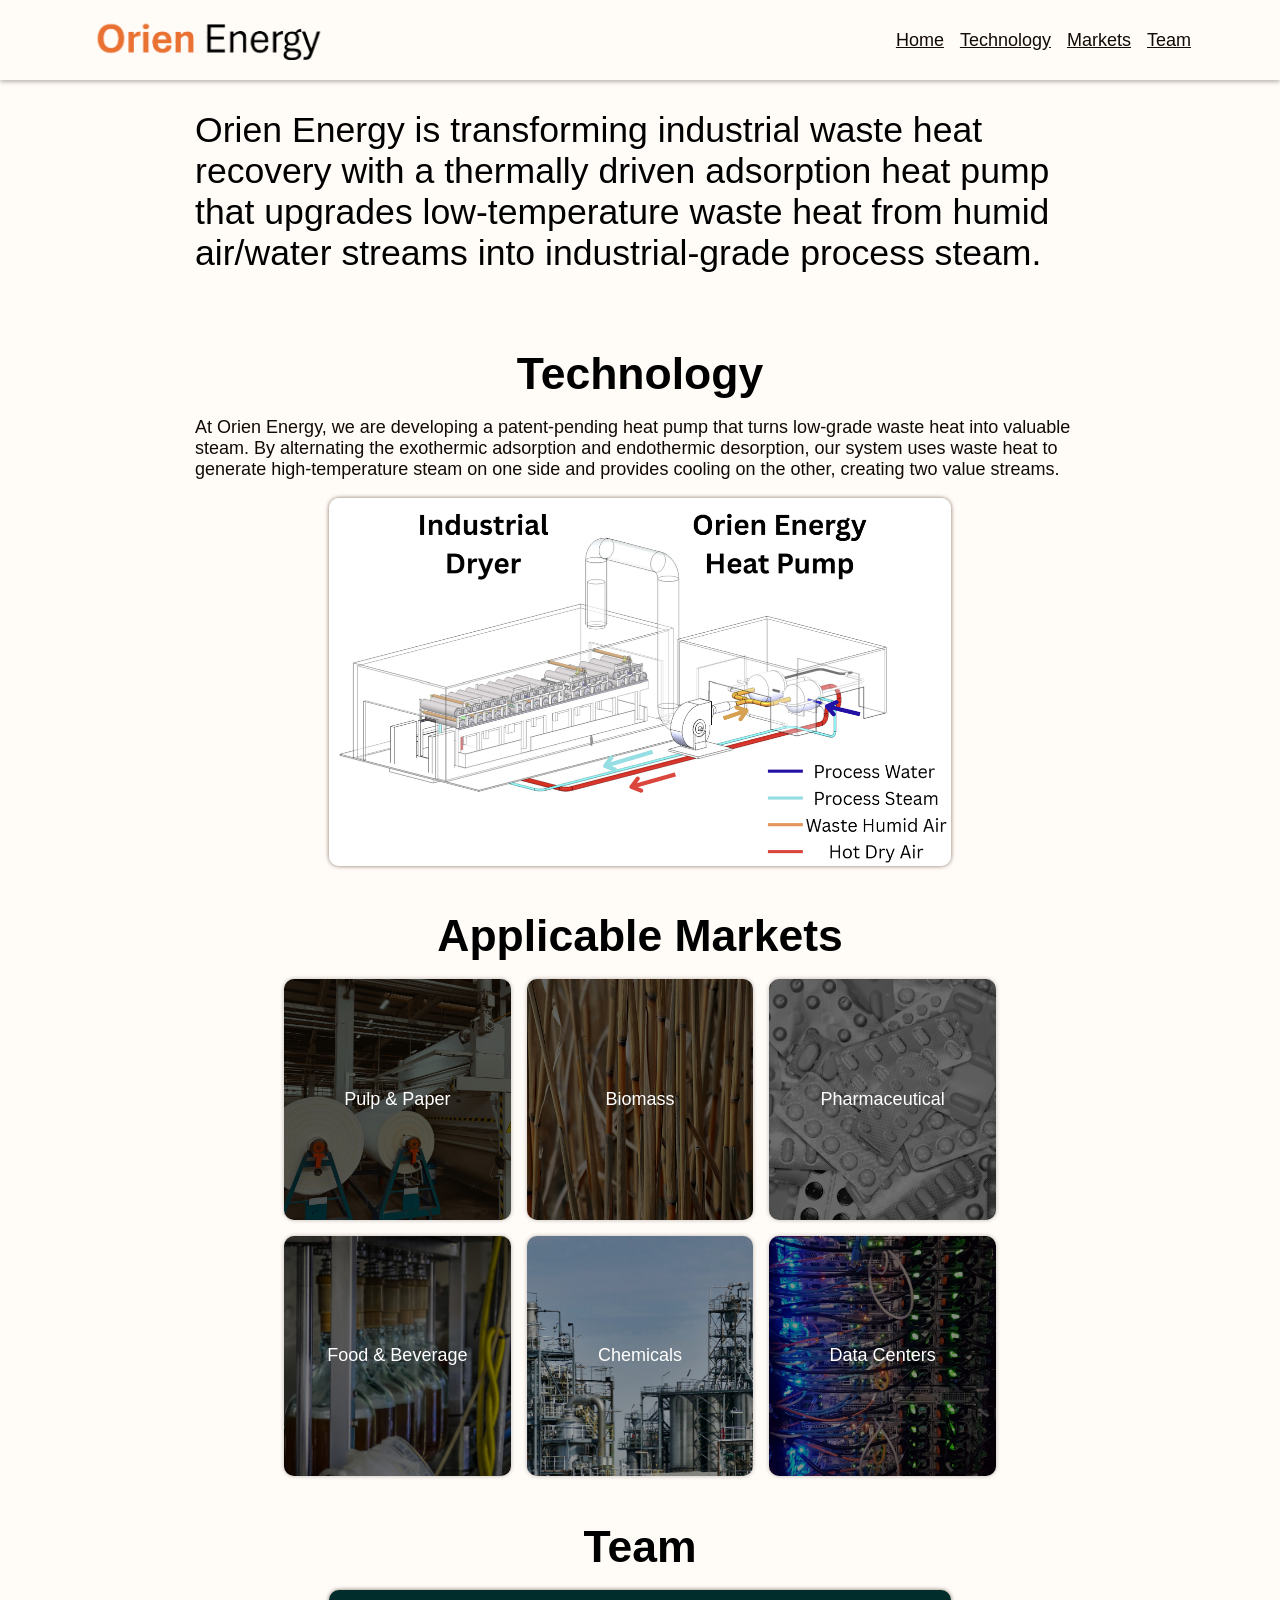
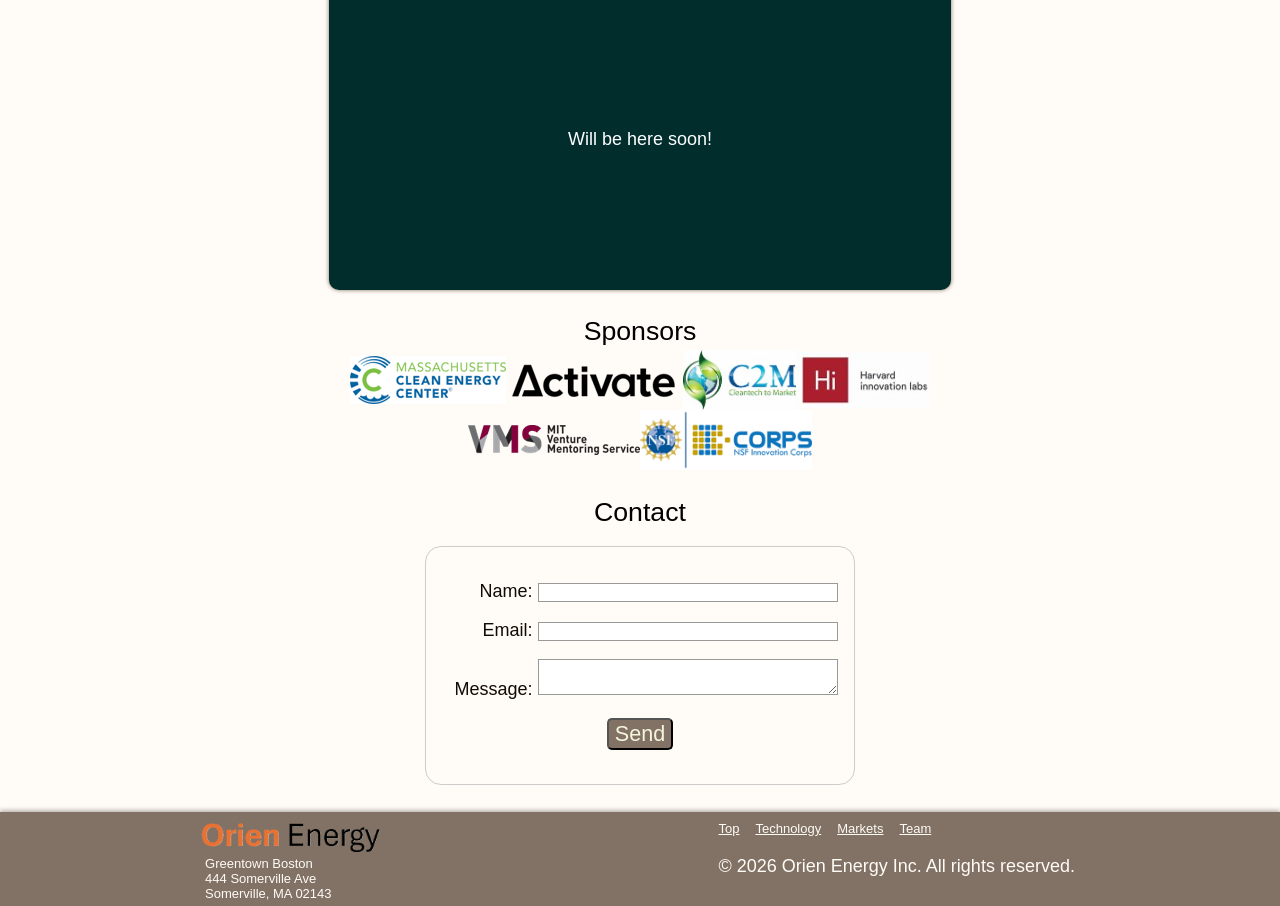
==== index.html @ 82ab14c4 "contact form testing" ====
<!DOCTYPE html>
<html lang="en">

<head>
    <meta charset="UTF-8">
    <meta name="viewport" content="width=device-width, initial-scale=1.0">
    <title>Orien Energy</title>

    <link rel="stylesheet" href="styles.css">

</head>

<body>
    <nav class="topnav">
        <div class="topleftlink">
            <a href="">
                <img src="images/logos/logo.png" alt="Orien Energy Logo">
            </a>
        </div>


        <div class="toprightlinks">
            <a href="javascript:void(0)" class="expand-menu" tabindex="0">

                <div class="hamburgerbutton">
                    <div class="hblinecontainer">
                        <div class="hbline">
                        </div>
                        <div class="hbline">
                        </div>
                        <div class="hbline">
                        </div>
                    </div>
                </div>
            </a>

            <div class="navlinksholder">
                <ul class="navlinks">
                    <li>
                        <a href="">Home</a>
                    </li>
                    <li>
                        <a href="#technology">Technology</a>
                    </li>
                    <li>
                        <a href="#applications">Markets</a>
                    </li>
                    <li>
                        <a href="#team">Team</a>
                    </li>
                </ul>
            </div>

        </div>
    </nav>
    <main>
        <div class="navbarspacer">

        </div>

        <section>
            <h1 class="missionstatement">
                Orien Energy is transforming industrial waste heat recovery with a thermally driven adsorption heat pump
                that upgrades low-temperature waste heat from humid air/water streams into industrial-grade process
                steam.
            </h1>
        </section>

        <section>
            <h2 id="technology">
                Technology
            </h2>

            <p>
                At Orien Energy, we are developing a patent-pending heat pump that turns low-grade waste heat into
                valuable steam. By alternating the exothermic adsorption and endothermic desorption, our system uses
                waste heat to generate high-temperature steam on one side and provides cooling on the other, creating
                two value streams.
            </p>

            <div class="imagecontainer">
                <img class="schematicimg" src="images/tech/schematic.png" alt="Schematic">
            </div>

        </section>

        <section>
            <h2 id="applications">
                Applicable Markets
            </h2>

            <p></p>

            <div class="applicationscontainer">
                <div style="background-image: url(images/applications/papermills.jpg);">
                    <p>
                        Pulp & Paper
                    </p>
                </div>

                <div style="background-image: url(images/applications/biomass.jpg);">
                    <p>
                        Biomass
                    </p>
                </div>

                <div style="background-image: url(images/applications/pharmaceuticals.jpg);">
                    <p>
                        Pharmaceutical
                    </p>
                </div>

                <div style="background-image: url(images/applications/foodandbev.jpg);">
                    <p>
                        Food & Beverage
                    </p>
                </div>

                <div style="background-image: url(images/applications/chemicalfuels.jpg);">
                    <p>
                        Chemicals
                    </p>
                </div>
                <div style="background-image: url(images/applications/datacenter.jpg);">
                    <p>
                        Data Centers
                    </p>
                </div>
            </div>

        </section>

        <section>
            <h2 id="team">
                Team
            </h2>

            <p></p>

            <div class="teamimage">
                <p style="text-align: center;">
                    Will be here soon!
                </p>
            </div>

            <div class="teamcontainer">

            </div>

            <h3>
                Sponsors
            </h3>

            <div class="sponsorimgs">
                <img src="images/sponsors/masscec.png" alt="MassCEC logo">
                <img src="images/sponsors/activate.png" alt="Activate logo">
                <img src="images/sponsors/c2m.jpg" alt="Cleantech to Market logo">
                <img src="images/sponsors/Hi.jpg" alt="Harvard innovation labs logo">
                <img src="images/sponsors/VMS.png" alt="MIT Venture Mentoring Service Logo">
                <img src="images/sponsors/nsfinnovationcorps.png" alt="NSF innovation corps. logo">
            </div>

            <h3>
                Contact
            </h3>

            <p></p>

            <div class="formcontainer">
                <form action="https://formsubmit.co/el/wireke" method="post">

                    <p>
                        <label for="name">Name:</label>
                        <input type="text" id="name" name="name" required />
                    </p>

                    <p>
                        <label for="mail">Email:</label>
                        <input type="email" id="mail" name="email" required />
                    </p>

                    <p>
                        <label for="msg">Message:</label>
                        <textarea id="msg" name="message"></textarea>
                    </p>

                    <div class="buttoncontainer">
                        <p class="button">
                            <button type="submit">Send</button>
                        </p>
                    </div>

                </form>
            </div>


        </section>
    </main>

    <nav class="bottomnavbar">
        <div class="bottomnav">
            <div class="logoandaddress">
                <div>
                    <img class="logobottomnav" src="images/logos/logo.png" alt="Orien Energy Logo">
                </div>
                <p>
                    Greentown Boston
                </p>
                <p>
                    444 Somerville Ave
                </p>
                <p>
                    Somerville, MA 02143
                </p>
            </div>

            <div class="bottomnavlinkscontainer">
                <ul class="bottomnavlinks">
                    <li>
                        <a href="">Top</a>
                    </li>
                    <li>
                        <a href="#technology">Technology</a>
                    </li>
                    <li>
                        <a href="#applications">Markets</a>
                    </li>
                    <li>
                        <a href="#team">Team</a>
                    </li>
                </ul>

                <div>
                    <p class="copyright">
                        © 2026 Orien Energy Inc. All rights reserved.
                    </p>
                </div>

            </div>
        </div>
    </nav>
</body>

</html>
---- styles.css ----
html {
    scroll-behavior: smooth;
}

body {
    background-color: rgb(255, 251, 246);
    font-family: 'Segoe UI', Tahoma, Geneva, Verdana, sans-serif;
    padding: 0px;
    margin: 0px;
}

section {
    padding-bottom: 1ch;
}

.hamburgerbutton {
    height: 5ch;
    width: 5ch;
    border-radius: 7px;
    display: flex;
    align-items: center;
    justify-content: center;
    /* border: 2px solid rgb(18, 10, 4); */
    transition: 0.3s;
}

.hamburgerbutton:hover {
    background-color: rgb(237, 230, 222);
}

.toprightlinks:has(:focus) .hamburgerbutton {
    background-color: rgb(237, 230, 222);
}

.hblinecontainer {
    width: 60%;
    height: 50%;
    display: flex;
    flex-direction: column;
    justify-content: space-between;
}

.hbline {
    height: 3px;
    border-radius: 3px;
    background-color: rgb(18, 10, 4);
}

.expand-menu {
    display: none;
}

.topleftlink {
    display: flex;
    align-items: center;
    transition: 0.3s filter;
}

.topleftlink img {
    height: 5ch;
    transition: 0.3s;
}

.topleftlink:hover img {
    filter: opacity(0.7);
}

.topleftlink a {
    text-decoration: none;
    color: rgb(18, 10, 4);
    font-weight: 600;
}

.toprightlinks a {
    color: rgb(18, 10, 4);
    font-size: large;
    animation: fadeIn 3s;
    transition: 0.3s color;
}

.toprightlinks a:hover {
    color: rgb(146, 112, 87);
}

.navbarspacer {
    height: 7ch;
}

a {
    color: cadetblue;
    animation: fadeIn 3s;
    transition: 0.3s color;
}

a:hover {
    color: rgb(27, 66, 67);
}

.topnav {
    position: fixed;
    top: 0;
    left: 0;
    right: 0;
    display: flex;
    height: 7ch;
    background-color: rgb(255, 251, 246);
    padding: 1ch;
    align-items: center;
    justify-content: space-between;
    padding-left: 10ch;
    padding-right: 10ch;
    box-shadow: 0px 2px 4px rgba(18, 10, 4, 0.281);
}

h1 {
    font-weight: 500;
    font-size: 6ch;
    text-align: center;
}

h2 {
    font-weight: 600;
    font-size: 5ch;
    scroll-margin-top: 4ch;
    scroll-snap-margin-top: 4ch;
    text-align: center;
    margin-bottom: 5px;
}

h3 {
    font-weight: 400;
    font-size: 3ch;
    text-align: center;
    margin-bottom: 3px;
}

.missionstatement {
    font-size: 4ch;
    text-align: left;
}

p {
    color: rgb(18, 10, 4);
    font-size: large;
}

li {
    font-size: large;
}

main {
    max-width: 100ch;
    padding: 2ch;
    margin: auto;
}

.navlinks {
    display: flex;
    flex-wrap: wrap;
    gap: 1rem;
    list-style: none;
    margin: 0;
    padding: 0;
}

.techdesccontainer {
    width: 35ch;
    margin: auto;
    border-radius: 15px;
    padding: 1ch;
    box-shadow: 0px 0px 5px rgba(18, 10, 4, 0.281);
}

.techdesc {
    text-align: center;
    margin: auto;
}

.techdownarrow {
    font-size: 5ch;
    text-align: center;
    margin: 0px;
}

.techhighlight {
    font-size: 2.5ch;
    font-weight: bold;
    margin-top: 0px;
    text-align: center;
    margin-left: auto;
    margin-right: auto;
    margin-bottom: 1px;
}


.applicationscontainer {
    display: grid;
    grid-template-columns: 1fr 1fr 1fr;
    gap: 1em;
    width: 80%;
    margin: auto;
}

.applicationscontainer div {
    background-color: rgb(33, 57, 57);
    background-position: center;
    background-size: cover;
    border-radius: 10px;
    display: flex;
    align-content: center;
    height: 25ch;
    padding: 1ch;
    box-shadow: 0px 0px 4px rgba(18, 10, 4, 0.281);
}

.applicationscontainer p {
    margin: auto;
    color: white;
    text-align: center;
}

.imagecontainer {
    display: flex;
    justify-content: center;
}

.schematicimg {
    width: 70%;
    border-radius: 10px;
    box-shadow: 0px 0px 4px rgb(129, 114, 101);
}

.teamimage {
    height: 300px;
    background-color: rgb(1, 45, 45);
    border-radius: 10px;
    box-shadow: 0px 0px 4px rgb(129, 114, 101);
    display: flex;
    align-items: center;
    justify-content: center;
    width: 70%;
    margin: auto;
}

.teamimage p {
    color: white;
}

.sponsorimgs {
    display: flex;
    flex-wrap: wrap;
    align-items: center;
    justify-content: center;
    max-width: 80ch;
    margin: auto;
}

.sponsorimgs img {
    max-height: 60px;
}


.logobottomnav {
    height: 4ch;
}

.logoandaddress p {
    margin: 0px;
    margin-left: 10px;
    color: rgb(255, 251, 246);
    font-size: small;
}

.bottomnavbar {
    background-color: rgb(129, 114, 101);
    box-shadow: 0px -2px 4px rgba(18, 10, 4, 0.281);
    padding: 5px;
}

.bottomnav {
    display: flex;
    flex-wrap: wrap;
    justify-content: space-between;
    max-width: 100ch;
    margin: auto;
}

.bottomnavlinks {
    display: flex;
    flex-wrap: wrap;
    gap: 1rem;
    list-style: none;
    margin: 0;
    padding: 0;
    float: right;
}

.bottomnavlinks a {
    font-size: small;
    color: rgb(255, 251, 246)
}

.bottomnavlinkscontainer {
    display: flex;
    flex-direction: column;
    margin-right: 10px;
}

.copyright {
    color: rgb(255, 251, 246);
    width: 100%;
    text-align: right;
}

.formcontainer {
    width:fit-content;
    margin: auto;
}

form {
    display: inline-block;
    padding: 1em;
    border: 1px solid #cccccc;
    border-radius: 1em;
}

label {
    display: inline-block;
    min-width: 90px;
    text-align: right;
}

input, textarea {
    font-family: 'Segoe UI', Tahoma, Geneva, Verdana, sans-serif;
    width: 300px;
    box-sizing: border-box;
    border: 1px solid #999999;
}

input:focus, textarea:focus {
    outline-style: solid;
    outline-color: black;
}

button {
    font-size:larger;
    color: beige;
    font-family: 'Segoe UI', Tahoma, Geneva, Verdana, sans-serif;
    background-color: rgb(129, 114, 101);
    border-radius: 5px;
    /* margin: auto; */
    /* margin-left: 0.5em; */
}

.buttoncontainer {
    width: fit-content;
    margin: auto;
}

@media screen and (max-width: 768px) {
    /* make it compatible with mobile and thin window
     */

    .schematicimg {
        width: 100%;
        border-radius: 10px;
        box-shadow: 0px 0px 5px rgb(129, 114, 101);
    }

    .applicationscontainer {
        display: grid;
        grid-template-columns: 1fr 1fr;
        gap: 1em;
        width: 100%;
        margin: auto;
    }

    .navlinks {
        display: grid;
        row-gap: 2ch;
        padding: 1ch;
        background-color: rgb(237, 230, 222);
    }

    .navlinks a {
        display: block;
        text-align: right;
    }


    .topnav {
        position: fixed;
        height: 7ch;
        background-color: rgb(255, 251, 246);
        padding: 1ch;
        align-items: center;
        justify-content: space-between;
        padding-left: 2ch;
        padding-right: 2ch;
        gap: 5rem;
        box-shadow: 0px 2px 4px rgba(18, 10, 4, 0.281);
    }

    .topleftlink {
        height: 100%;
        display: flex;
        align-items: center;
    }

    .expand-menu {
        display: flex;
    }

    .navlinksholder {
        position: absolute;
        overflow: hidden;
        transform: translate(-69px);
        height: 0px;
        transition: 0.3s;
    }

    .navlinks {
        position: relative;
        opacity: 1;
        overflow: hidden;
        transform: translate(0px, -100%);
        transition-delay: 1s;
        transition-property: height;
        transition: 0.3s;
    }

    .toprightlinks:hover .navlinksholder {
        height: auto;
        border-top: 2px solid rgb(129, 114, 101);
    }

    .toprightlinks:hover .navlinks {
        transform: translate(0px, 0px);
    }

    .toprightlinks:has(:focus) .navlinksholder {
        height: auto;
        border-top: 2px solid rgb(129, 114, 101);
    }

    .toprightlinks:has(:focus) .navlinks {
        transform: translate(0px, 0px);
    }       

    .teamimage {
        width: 100%;
    }

    .missionstatement {
        font-size: 3ch;
    }

    h2 {
        font-size: 3ch;
        scroll-margin-top: 6ch;
        scroll-snap-margin-top: 6ch;
    }

    h3 {
        font-size: 2.5ch;
    }

    .bottomnav {
        display: block;
    }

    .logoandaddress div {
        width:fit-content;
        margin: auto;
    }

    .logoandaddress p {
        text-align: center;
    }

    .bottomnavlinkscontainer {
        margin: 0px;
    }

    .bottomnavlinks {
        margin: auto;
    }

    .copyright {
        text-align: center;
    }

    .topleftlink img {
        height: 3.5ch;
    }
}
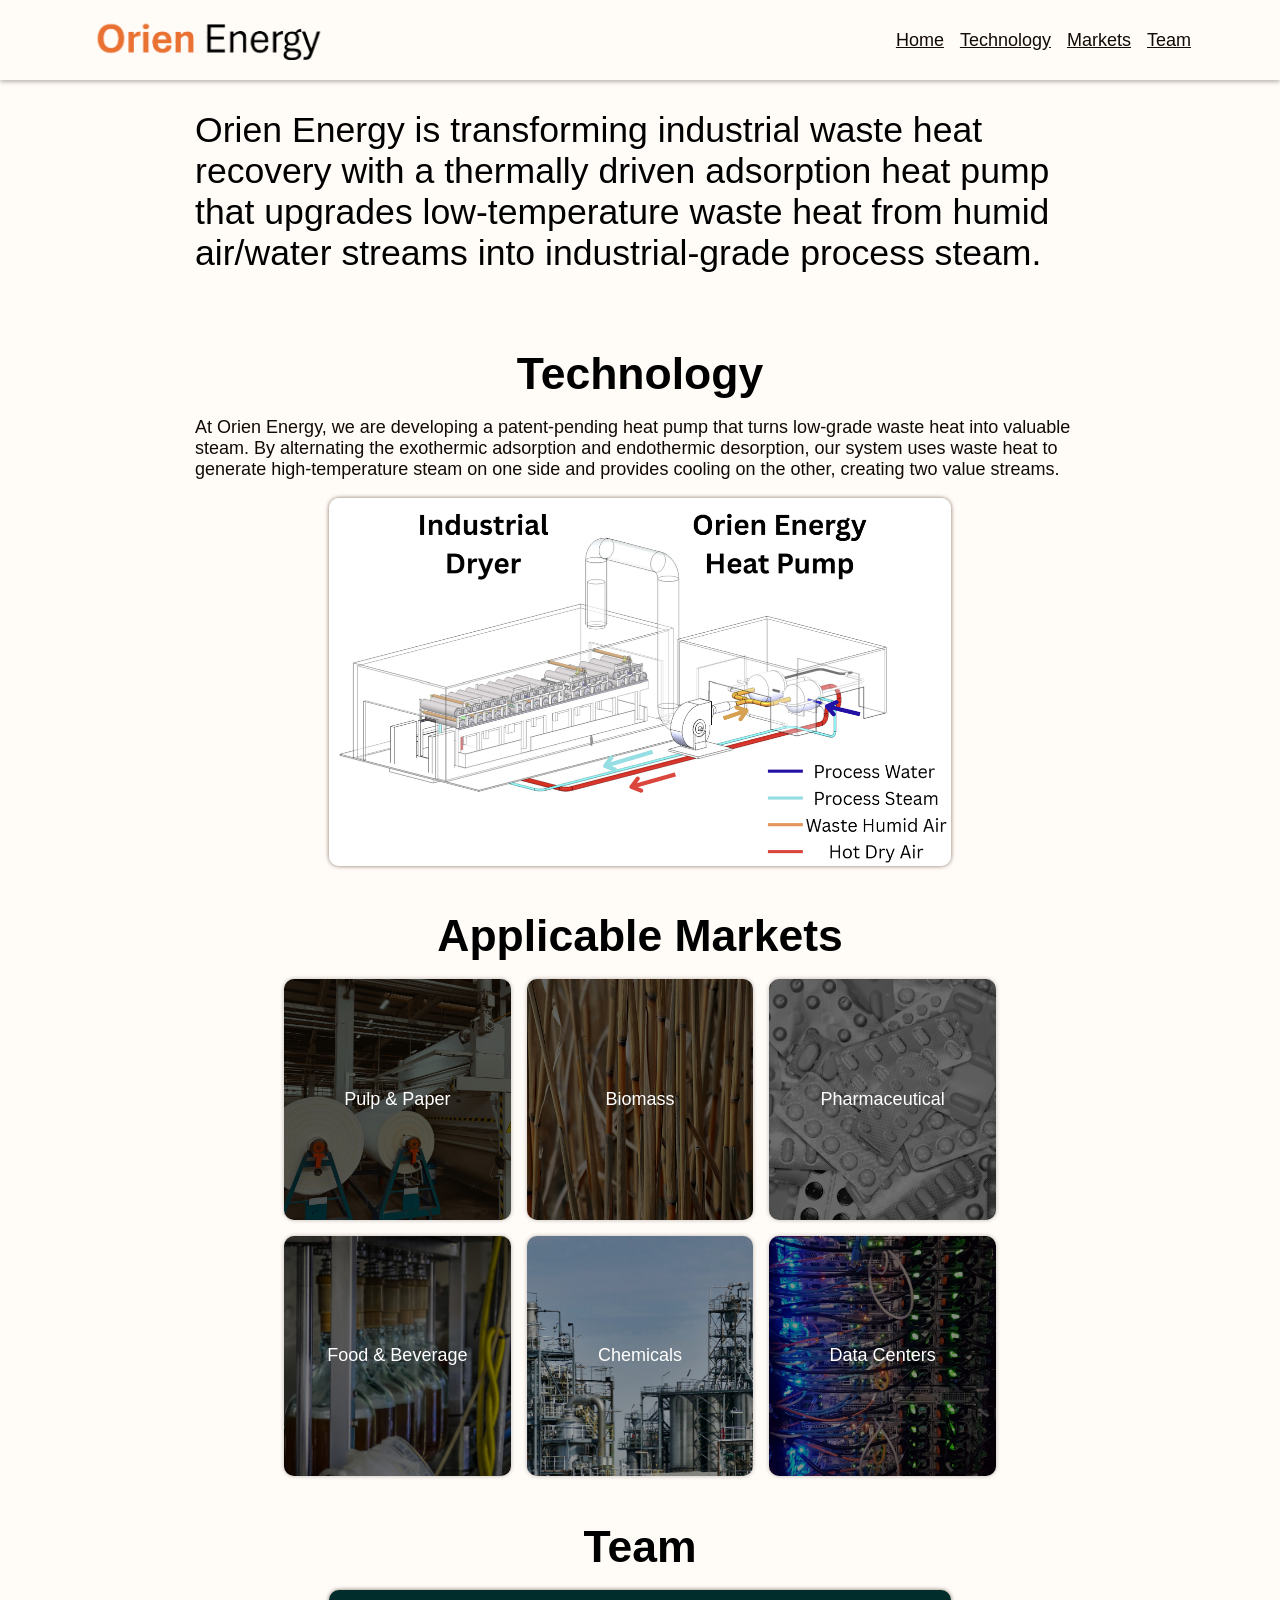
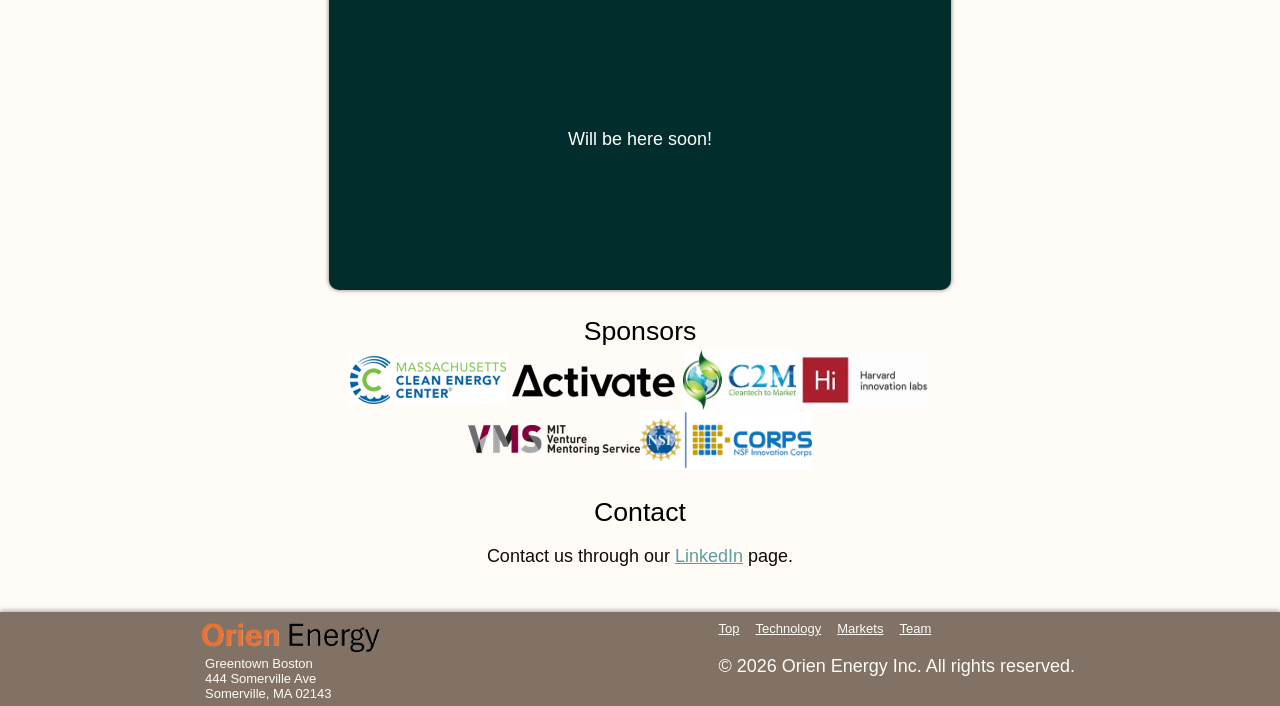
==== commit 8f06e74b: "working on web form" ====
--- a/index.html
+++ b/index.html
@@ -166,7 +166,7 @@
 
             <p></p>
 
-            <div class="formcontainer">
+            <!-- <div class="formcontainer">
                 <form action="https://formsubmit.co/el/wireke" method="post">
 
                     <p>
@@ -191,7 +191,11 @@
                     </div>
 
                 </form>
-            </div>
+            </div> -->
+
+            <p style="text-align: center;">
+                Contact us through our <a href="https://www.linkedin.com/company/orien-energy/">LinkedIn</a> page.
+            </p>
 
 
         </section>
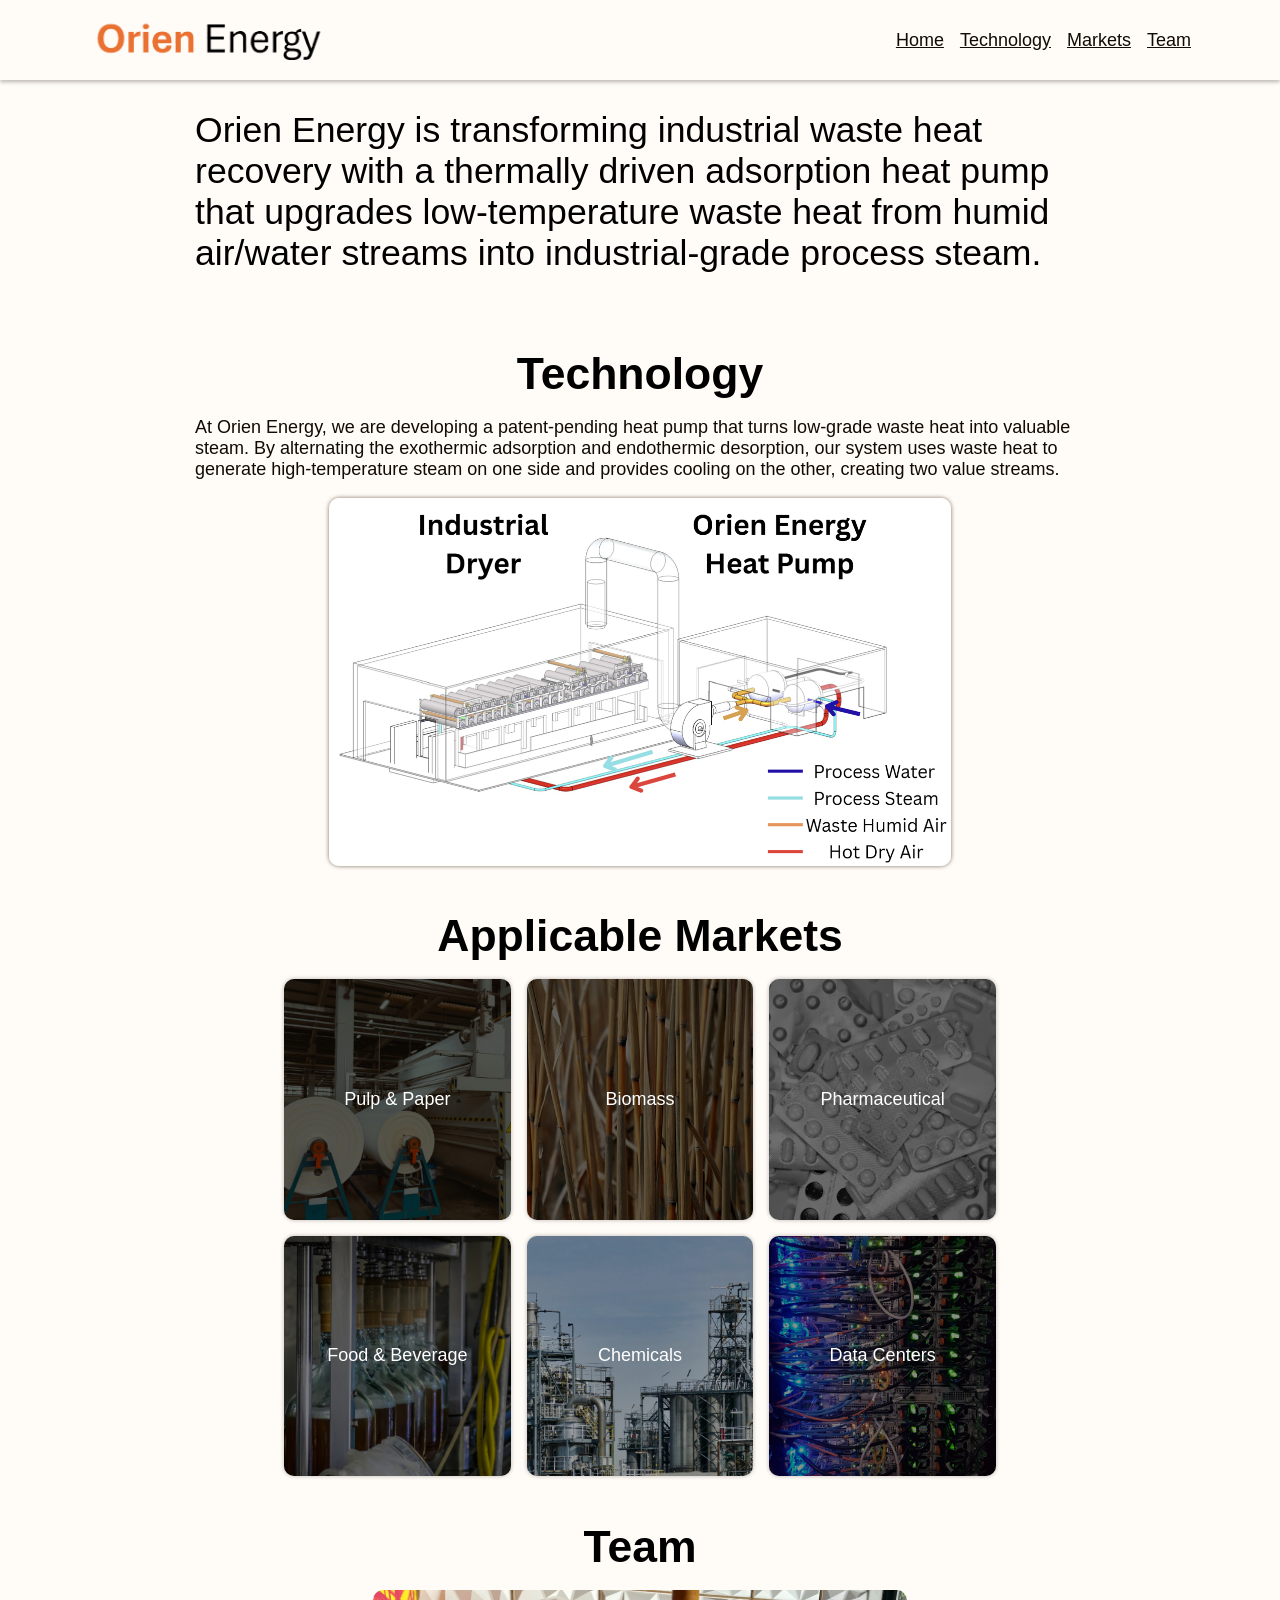
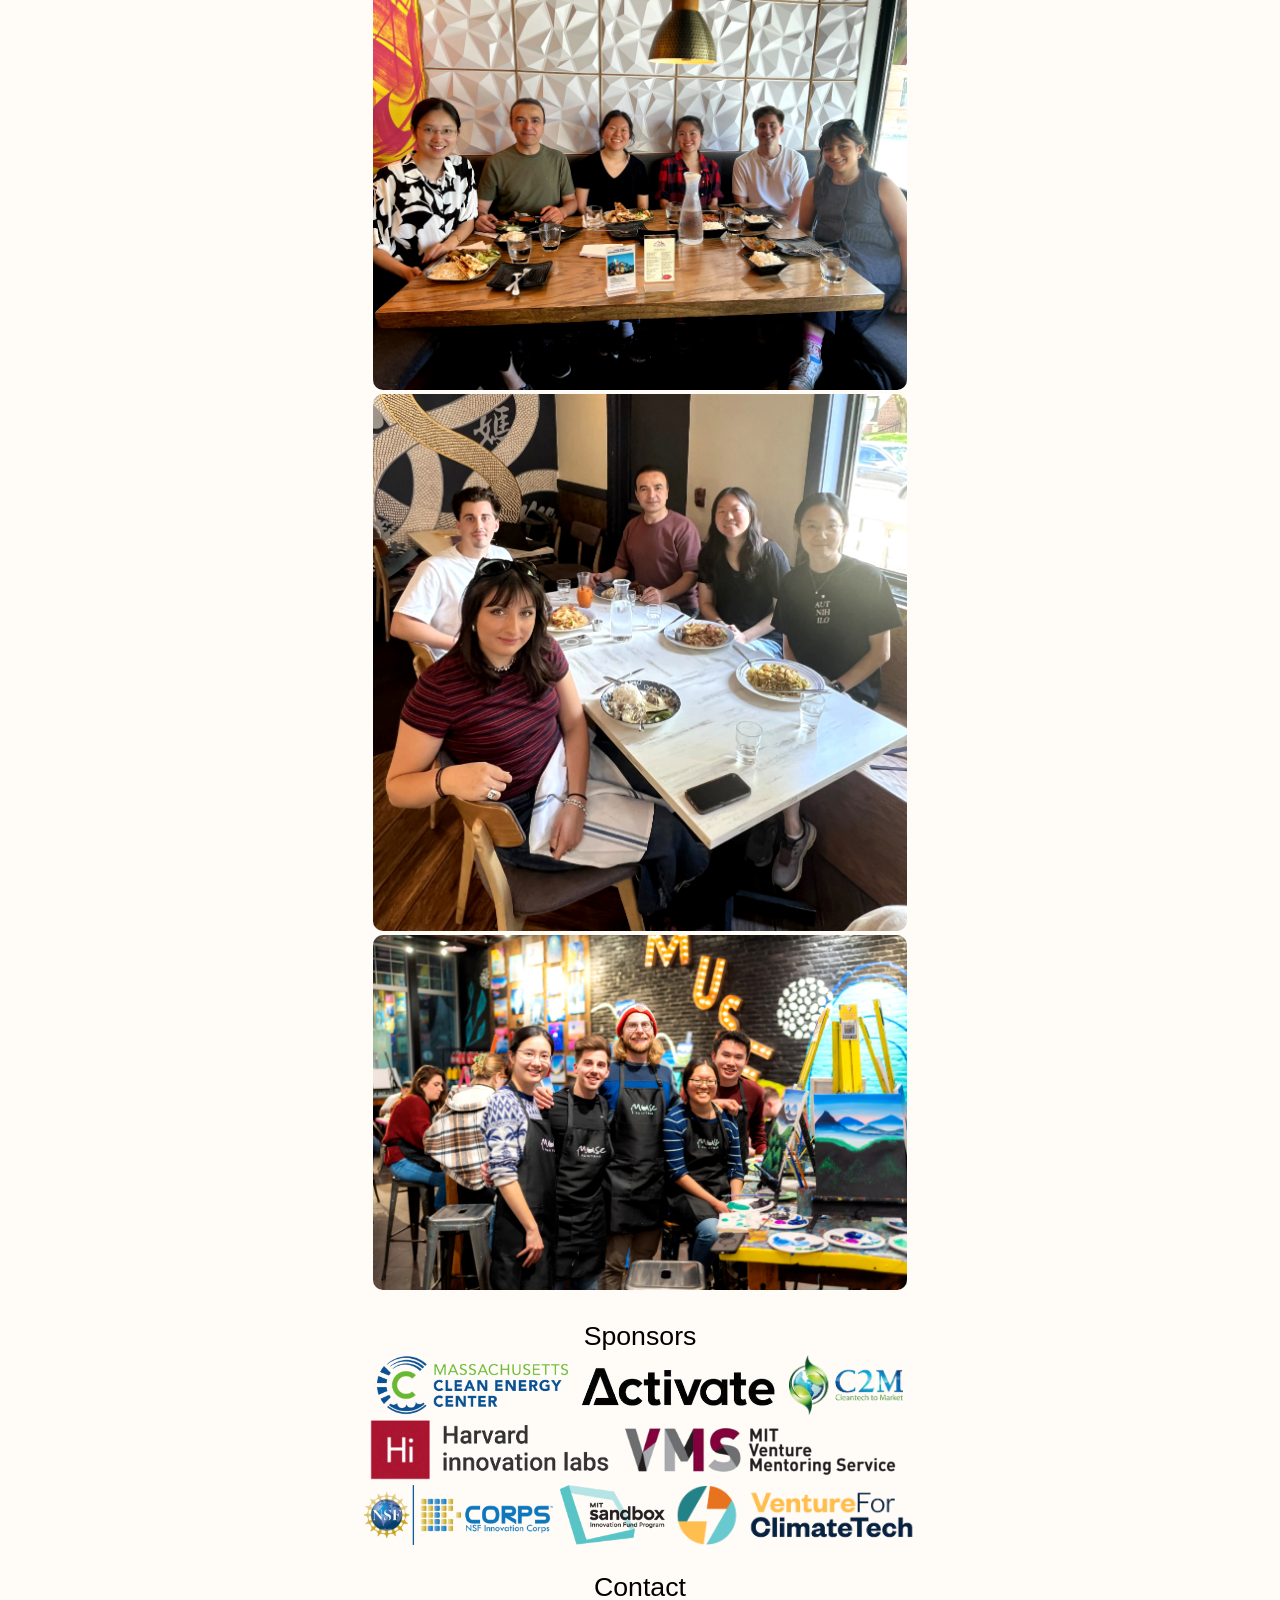
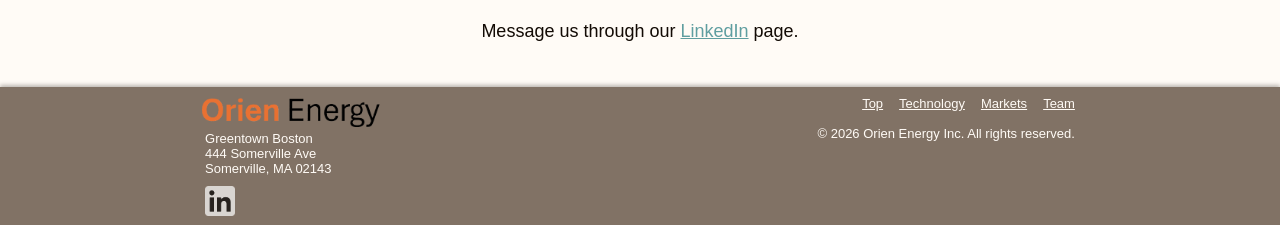
==== commit 142d561c: "higher quality sponsor logos, some image compression, and reformatting some of the bottom navigation" ====
--- a/index.html
+++ b/index.html
@@ -84,7 +84,7 @@
 
         </section>
 
-        <section>
+        <section class="applicationssection">
             <h2 id="applications">
                 Applicable Markets
             </h2>
@@ -137,10 +137,12 @@
 
             <p></p>
 
-            <div class="teamimage">
-                <p style="text-align: center;">
-                    Will be here soon!
-                </p>
+            <div class="grouppics">
+
+                <img class="grouppic1" src="images/group-pics/pic1.jpeg" alt="Group Picture">
+                    <img class="grouppic2" src="images/group-pics/pic2.jpeg" alt="Group Picture">
+
+                    <img class="grouppic3" src="images/group-pics/pic3.jpeg" alt="Group Picture">
             </div>
 
             <div class="teamcontainer">
@@ -154,10 +156,12 @@
             <div class="sponsorimgs">
                 <img src="images/sponsors/masscec.png" alt="MassCEC logo">
                 <img src="images/sponsors/activate.png" alt="Activate logo">
-                <img src="images/sponsors/c2m.jpg" alt="Cleantech to Market logo">
+                <img src="images/sponsors/c2m.png" alt="Cleantech to Market logo">
                 <img src="images/sponsors/Hi.jpg" alt="Harvard innovation labs logo">
-                <img src="images/sponsors/VMS.png" alt="MIT Venture Mentoring Service Logo">
+                <img src="images/sponsors/VMSlogo.png" alt="MIT Venture Mentoring Service Logo">
                 <img src="images/sponsors/nsfinnovationcorps.png" alt="NSF innovation corps. logo">
+                <img src="images/sponsors/mitsandbox.png" alt="NSF innovation corps. logo">
+                <img src="images/sponsors/ventureforclimatetech.png" alt="">
             </div>
 
             <h3>
@@ -194,7 +198,7 @@
             </div> -->
 
             <p style="text-align: center;">
-                Contact us through our <a href="https://www.linkedin.com/company/orien-energy/">LinkedIn</a> page.
+                Message us through our <a href="https://www.linkedin.com/company/orien-energy/">LinkedIn</a> page.
             </p>
 
 
@@ -205,7 +209,9 @@
         <div class="bottomnav">
             <div class="logoandaddress">
                 <div>
-                    <img class="logobottomnav" src="images/logos/logo.png" alt="Orien Energy Logo">
+                    <a href="">
+                        <img class="logobottomnav" src="images/logos/logo.png" alt="Orien Energy Logo">
+                    </a>
                 </div>
                 <p>
                     Greentown Boston
@@ -216,6 +222,12 @@
                 <p>
                     Somerville, MA 02143
                 </p>
+
+                <div class="linkediniconcontainer">
+                    <a href="https://www.linkedin.com/company/orien-energy/">
+                        <img class="linkedinicon" src="images/logos/linkedin_icon.png" alt="LinkedIn icon">
+                    </a>
+                </div>
             </div>
 
             <div class="bottomnavlinkscontainer">
--- a/styles.css
+++ b/styles.css
@@ -192,7 +192,6 @@
     margin-bottom: 1px;
 }
 
-
 .applicationscontainer {
     display: grid;
     grid-template-columns: 1fr 1fr 1fr;
@@ -253,6 +252,7 @@
     justify-content: center;
     max-width: 80ch;
     margin: auto;
+    gap: 5px;
 }
 
 .sponsorimgs img {
@@ -288,11 +288,11 @@
 .bottomnavlinks {
     display: flex;
     flex-wrap: wrap;
+    justify-content: flex-end;
     gap: 1rem;
     list-style: none;
     margin: 0;
     padding: 0;
-    float: right;
 }
 
 .bottomnavlinks a {
@@ -308,12 +308,13 @@
 
 .copyright {
     color: rgb(255, 251, 246);
+    font-size: small;
     width: 100%;
     text-align: right;
 }
 
 .formcontainer {
-    width:fit-content;
+    width: fit-content;
     margin: auto;
 }
 
@@ -330,20 +331,22 @@
     text-align: right;
 }
 
-input, textarea {
+input,
+textarea {
     font-family: 'Segoe UI', Tahoma, Geneva, Verdana, sans-serif;
     width: 300px;
     box-sizing: border-box;
     border: 1px solid #999999;
 }
 
-input:focus, textarea:focus {
+input:focus,
+textarea:focus {
     outline-style: solid;
     outline-color: black;
 }
 
 button {
-    font-size:larger;
+    font-size: larger;
     color: beige;
     font-family: 'Segoe UI', Tahoma, Geneva, Verdana, sans-serif;
     background-color: rgb(129, 114, 101);
@@ -355,6 +358,26 @@
 .buttoncontainer {
     width: fit-content;
     margin: auto;
+}
+
+.linkedinicon {
+    width: 30px;
+    filter: invert() grayscale() brightness(200%) opacity(70%);
+    transition: 0.3s;
+}
+
+.linkediniconcontainer {
+    margin-left: 10px;
+    margin-top: 10px;
+}
+
+.grouppics {
+    text-align: center;
+}
+
+.grouppics img {
+    width: 60%;
+    border-radius: 10px;
 }
 
 @media screen and (max-width: 768px) {
@@ -445,7 +468,7 @@
 
     .toprightlinks:has(:focus) .navlinks {
         transform: translate(0px, 0px);
-    }       
+    }
 
     .teamimage {
         width: 100%;
@@ -470,12 +493,13 @@
     }
 
     .logoandaddress div {
-        width:fit-content;
+        width: fit-content;
         margin: auto;
     }
 
     .logoandaddress p {
         text-align: center;
+        margin-left: 0px;
     }
 
     .bottomnavlinkscontainer {
@@ -493,4 +517,18 @@
     .topleftlink img {
         height: 3.5ch;
     }
+
+    .linkediniconcontainer {
+        margin-left: 0px;
+        padding-top: 10px;
+    }
+
+    .grouppics {
+        display: block;
+    }
+
+    .grouppics img {
+        width: 80%;
+        height: auto;
+    }
 }
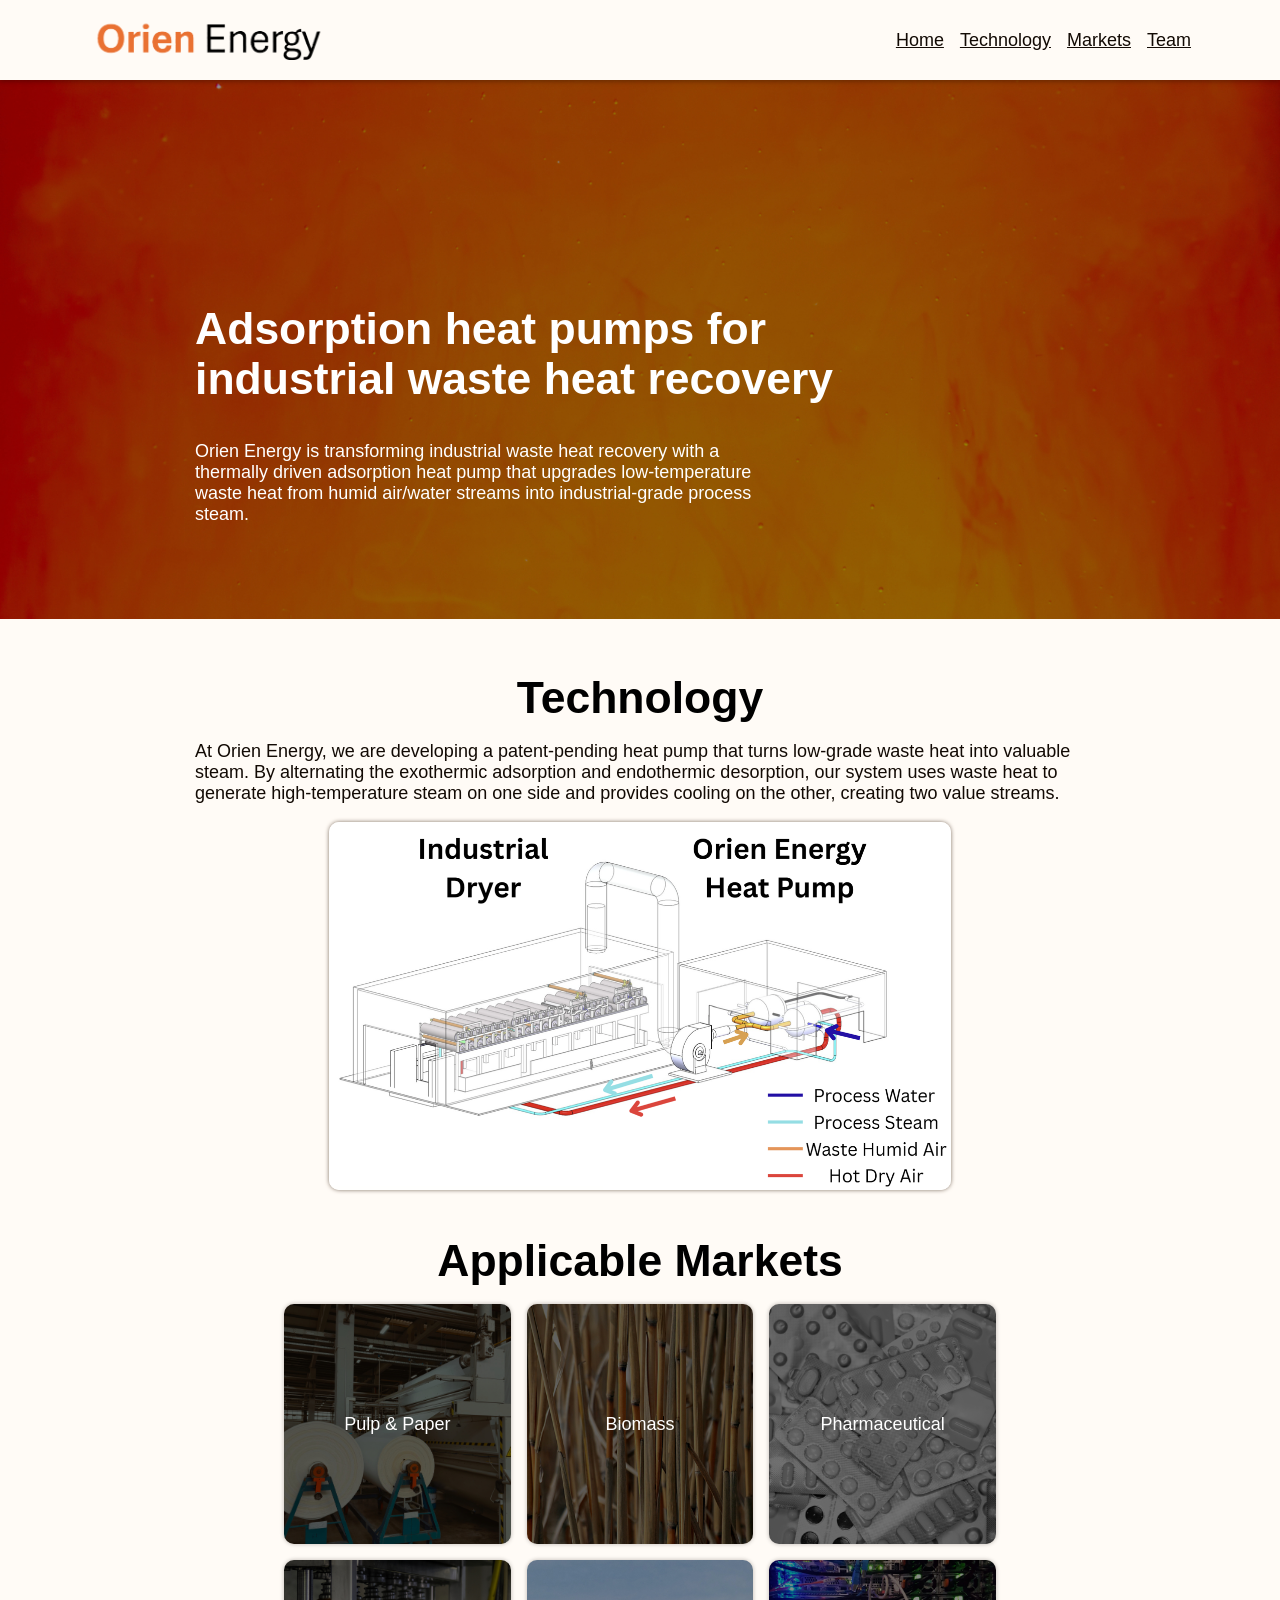
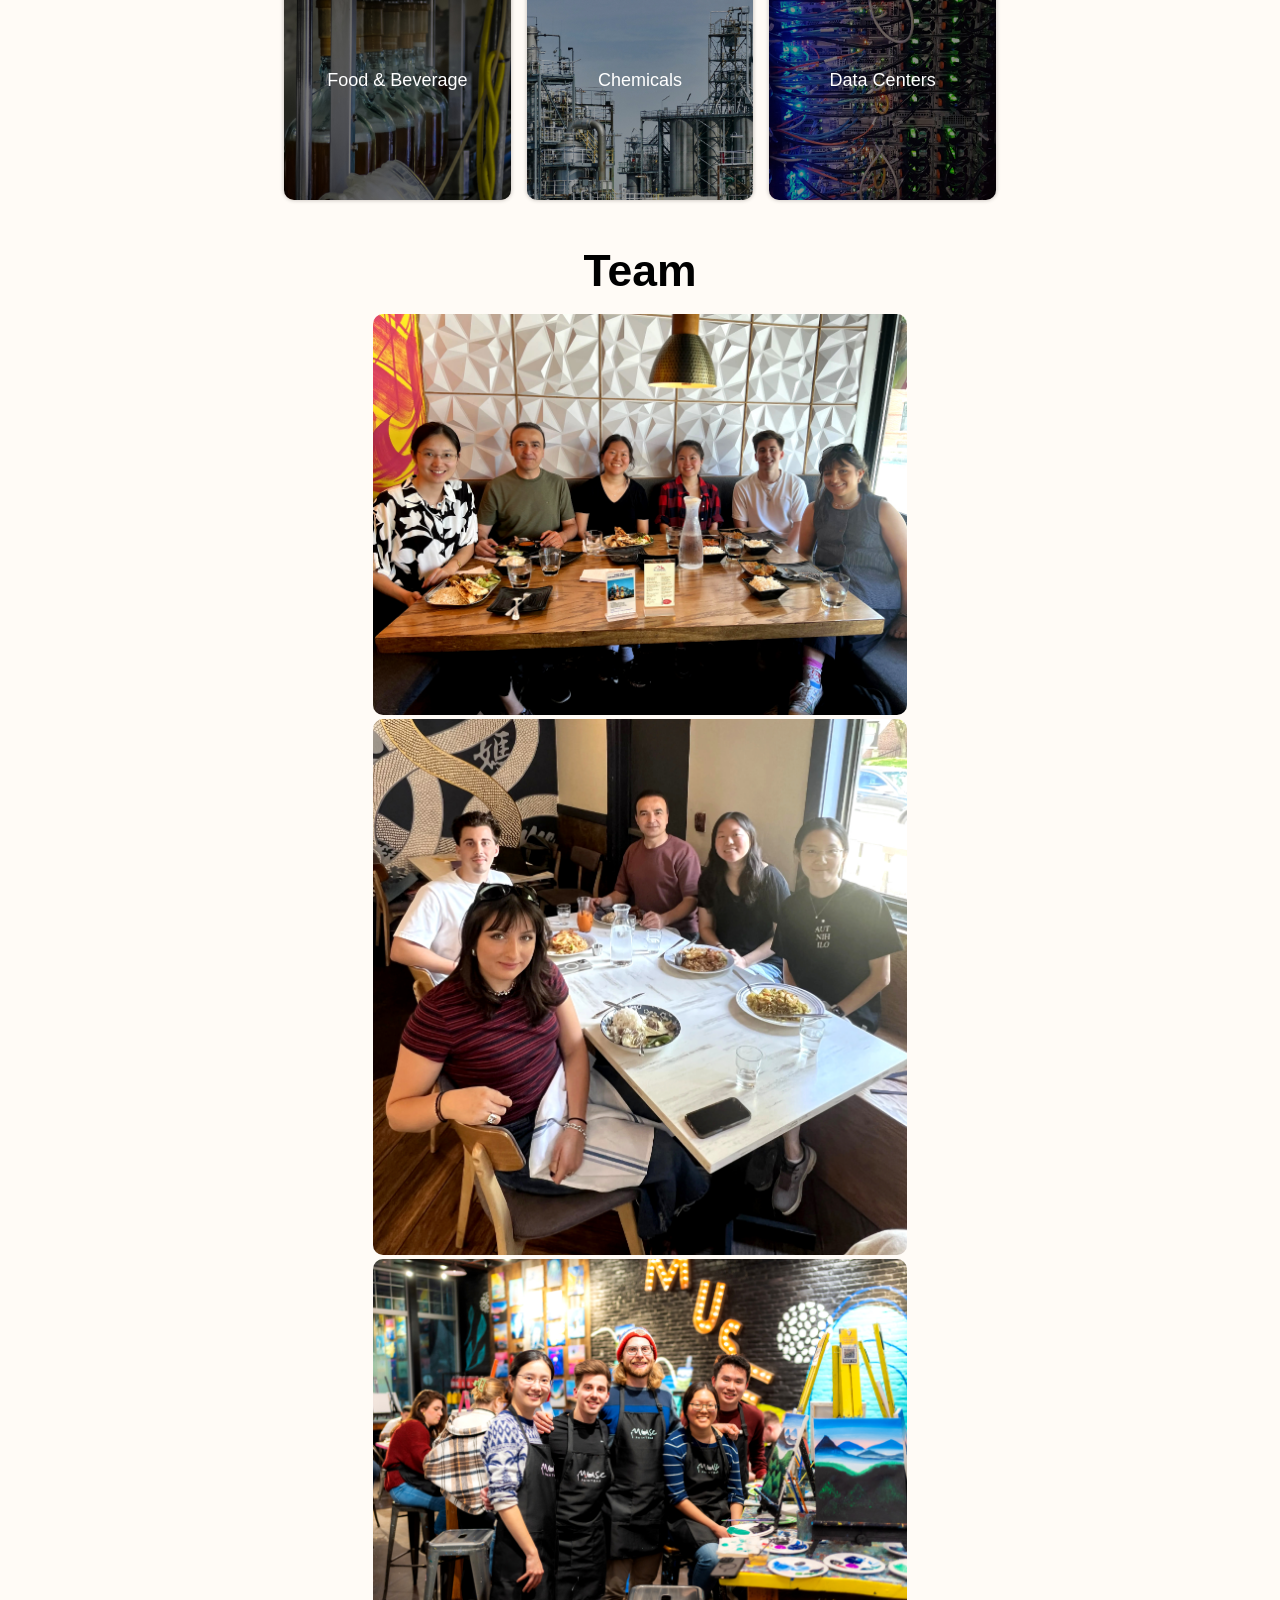
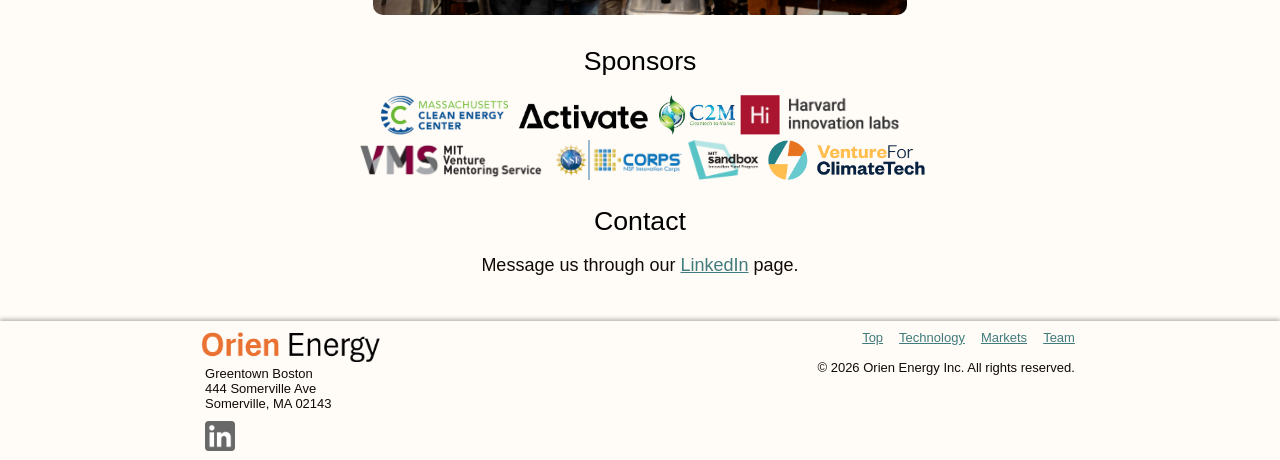
==== commit 44da0607: "made prettier heading" ====
--- a/index.html
+++ b/index.html
@@ -58,119 +58,133 @@
 
         </div>
 
-        <section>
-            <h1 class="missionstatement">
-                Orien Energy is transforming industrial waste heat recovery with a thermally driven adsorption heat pump
-                that upgrades low-temperature waste heat from humid air/water streams into industrial-grade process
-                steam.
-            </h1>
+        <section class="heading" style="background-image: url(images/background-textures/headingbackground.jpg);">
+            <div class="headingtextcontainer">
+                <h1>
+                    Adsorption heat pumps for industrial waste heat recovery
+                </h1>
+
+                <h2 class="missionstatement">
+                    Orien Energy is transforming industrial waste heat recovery with a thermally driven adsorption heat
+                    pump
+                    that upgrades low-temperature waste heat from humid air/water streams into industrial-grade process
+                    steam.
+                </h2>
+            </div>
+
         </section>
 
-        <section>
-            <h2 id="technology">
-                Technology
-            </h2>
-
-            <p>
-                At Orien Energy, we are developing a patent-pending heat pump that turns low-grade waste heat into
-                valuable steam. By alternating the exothermic adsorption and endothermic desorption, our system uses
-                waste heat to generate high-temperature steam on one side and provides cooling on the other, creating
-                two value streams.
-            </p>
-
-            <div class="imagecontainer">
-                <img class="schematicimg" src="images/tech/schematic.png" alt="Schematic">
-            </div>
-
-        </section>
-
-        <section class="applicationssection">
-            <h2 id="applications">
-                Applicable Markets
-            </h2>
-
-            <p></p>
-
-            <div class="applicationscontainer">
-                <div style="background-image: url(images/applications/papermills.jpg);">
-                    <p>
-                        Pulp & Paper
-                    </p>
-                </div>
-
-                <div style="background-image: url(images/applications/biomass.jpg);">
-                    <p>
-                        Biomass
-                    </p>
-                </div>
-
-                <div style="background-image: url(images/applications/pharmaceuticals.jpg);">
-                    <p>
-                        Pharmaceutical
-                    </p>
-                </div>
-
-                <div style="background-image: url(images/applications/foodandbev.jpg);">
-                    <p>
-                        Food & Beverage
-                    </p>
-                </div>
-
-                <div style="background-image: url(images/applications/chemicalfuels.jpg);">
-                    <p>
-                        Chemicals
-                    </p>
-                </div>
-                <div style="background-image: url(images/applications/datacenter.jpg);">
-                    <p>
-                        Data Centers
-                    </p>
-                </div>
-            </div>
-
-        </section>
-
-        <section>
-            <h2 id="team">
-                Team
-            </h2>
-
-            <p></p>
-
-            <div class="grouppics">
-
-                <img class="grouppic1" src="images/group-pics/pic1.jpeg" alt="Group Picture">
+        <div class="mainbodytext">
+            <section>
+                <h2 id="technology">
+                    Technology
+                </h2>
+
+                <p>
+                    At Orien Energy, we are developing a patent-pending heat pump that turns low-grade waste heat into
+                    valuable steam. By alternating the exothermic adsorption and endothermic desorption, our system uses
+                    waste heat to generate high-temperature steam on one side and provides cooling on the other,
+                    creating
+                    two value streams.
+                </p>
+
+                <div class="imagecontainer">
+                    <img class="schematicimg" src="images/tech/schematic.png" alt="Schematic">
+                </div>
+
+            </section>
+
+            <section class="applicationssection">
+                <h2 id="applications">
+                    Applicable Markets
+                </h2>
+
+                <p></p>
+
+                <div class="applicationscontainer">
+                    <div style="background-image: url(images/applications/papermills.jpg);">
+                        <p>
+                            Pulp & Paper
+                        </p>
+                    </div>
+
+                    <div style="background-image: url(images/applications/biomass.jpg);">
+                        <p>
+                            Biomass
+                        </p>
+                    </div>
+
+                    <div style="background-image: url(images/applications/pharmaceuticals.jpg);">
+                        <p>
+                            Pharmaceutical
+                        </p>
+                    </div>
+
+                    <div style="background-image: url(images/applications/foodandbev.jpg);">
+                        <p>
+                            Food & Beverage
+                        </p>
+                    </div>
+
+                    <div style="background-image: url(images/applications/chemicalfuels.jpg);">
+                        <p>
+                            Chemicals
+                        </p>
+                    </div>
+                    <div style="background-image: url(images/applications/datacenter.jpg);">
+                        <p>
+                            Data Centers
+                        </p>
+                    </div>
+                </div>
+
+            </section>
+
+            <section>
+                <h2 id="team">
+                    Team
+                </h2>
+
+                <p></p>
+
+                <div class="grouppics">
+
+                    <img class="grouppic1" src="images/group-pics/pic1.jpeg" alt="Group Picture">
                     <img class="grouppic2" src="images/group-pics/pic2.jpeg" alt="Group Picture">
 
                     <img class="grouppic3" src="images/group-pics/pic3.jpeg" alt="Group Picture">
-            </div>
-
-            <div class="teamcontainer">
-
-            </div>
-
-            <h3>
-                Sponsors
-            </h3>
-
-            <div class="sponsorimgs">
-                <img src="images/sponsors/masscec.png" alt="MassCEC logo">
-                <img src="images/sponsors/activate.png" alt="Activate logo">
-                <img src="images/sponsors/c2m.png" alt="Cleantech to Market logo">
-                <img src="images/sponsors/Hi.jpg" alt="Harvard innovation labs logo">
-                <img src="images/sponsors/VMSlogo.png" alt="MIT Venture Mentoring Service Logo">
-                <img src="images/sponsors/nsfinnovationcorps.png" alt="NSF innovation corps. logo">
-                <img src="images/sponsors/mitsandbox.png" alt="NSF innovation corps. logo">
-                <img src="images/sponsors/ventureforclimatetech.png" alt="">
-            </div>
-
-            <h3>
-                Contact
-            </h3>
-
-            <p></p>
-
-            <!-- <div class="formcontainer">
+                </div>
+
+                <div class="teamcontainer">
+
+                </div>
+
+                <h3>
+                    Sponsors
+                </h3>
+
+                <p>
+
+                </p>
+
+                <div class="sponsorimgs">
+                    <img src="images/sponsors/masscec.png" alt="MassCEC logo">
+                    <img src="images/sponsors/activate.png" alt="Activate logo">
+                    <img src="images/sponsors/c2m.png" alt="Cleantech to Market logo">
+                    <img src="images/sponsors/Hi.jpg" alt="Harvard innovation labs logo">
+                    <img src="images/sponsors/VMSlogo.png" alt="MIT Venture Mentoring Service Logo">
+                    <img src="images/sponsors/nsfinnovationcorps.png" alt="NSF innovation corps. logo">
+                    <img src="images/sponsors/mitsandbox.png" alt="NSF innovation corps. logo">
+                    <img src="images/sponsors/ventureforclimatetech.png" alt="">
+                </div>
+
+                <h3>
+                    Contact
+                </h3>
+
+                <p></p>
+
+                <!-- <div class="formcontainer">
                 <form action="https://formsubmit.co/el/wireke" method="post">
 
                     <p>
@@ -197,12 +211,12 @@
                 </form>
             </div> -->
 
-            <p style="text-align: center;">
-                Message us through our <a href="https://www.linkedin.com/company/orien-energy/">LinkedIn</a> page.
-            </p>
-
-
-        </section>
+                <p style="text-align: center;">
+                    Message us through our <a href="https://www.linkedin.com/company/orien-energy/">LinkedIn</a> page.
+                </p>
+            </section>
+
+        </div>
     </main>
 
     <nav class="bottomnavbar">
--- a/styles.css
+++ b/styles.css
@@ -83,11 +83,11 @@
 }
 
 .navbarspacer {
-    height: 7ch;
+    height: 5ch;
 }
 
 a {
-    color: cadetblue;
+    color: rgb(65, 123, 125);
     animation: fadeIn 3s;
     transition: 0.3s color;
 }
@@ -113,9 +113,9 @@
 }
 
 h1 {
-    font-weight: 500;
-    font-size: 6ch;
-    text-align: center;
+    font-weight: 600;
+    font-size: 5ch;
+    max-width: 30ch;
 }
 
 h2 {
@@ -134,9 +134,23 @@
     margin-bottom: 3px;
 }
 
+.heading {
+    background-size: cover;
+    padding: 10ch;
+    padding-top: 25ch;
+    color: white;
+}
+
+.headingtextcontainer {
+    max-width: 100ch;
+    margin: auto;
+}
+
 .missionstatement {
-    font-size: 4ch;
+    font-weight: 500;
+    font-size: large;
     text-align: left;
+    max-width: 60ch;
 }
 
 p {
@@ -149,6 +163,10 @@
 }
 
 main {
+    
+}
+
+.mainbodytext {
     max-width: 100ch;
     padding: 2ch;
     margin: auto;
@@ -256,7 +274,7 @@
 }
 
 .sponsorimgs img {
-    max-height: 60px;
+    max-height: 40px;
 }
 
 
@@ -267,12 +285,11 @@
 .logoandaddress p {
     margin: 0px;
     margin-left: 10px;
-    color: rgb(255, 251, 246);
     font-size: small;
 }
 
 .bottomnavbar {
-    background-color: rgb(129, 114, 101);
+    /* background-color: rgb(129, 114, 101); */
     box-shadow: 0px -2px 4px rgba(18, 10, 4, 0.281);
     padding: 5px;
 }
@@ -297,7 +314,6 @@
 
 .bottomnavlinks a {
     font-size: small;
-    color: rgb(255, 251, 246)
 }
 
 .bottomnavlinkscontainer {
@@ -307,7 +323,6 @@
 }
 
 .copyright {
-    color: rgb(255, 251, 246);
     font-size: small;
     width: 100%;
     text-align: right;
@@ -362,7 +377,7 @@
 
 .linkedinicon {
     width: 30px;
-    filter: invert() grayscale() brightness(200%) opacity(70%);
+    filter: grayscale();
     transition: 0.3s;
 }
 
@@ -474,12 +489,18 @@
         width: 100%;
     }
 
-    .missionstatement {
-        font-size: 3ch;
+    .heading {
+        padding: 2ch;
+        padding-top: 20ch;
+        padding-bottom: 10ch;
+    }
+
+    h1 {
+        font-size: 4.5ch;
     }
 
     h2 {
-        font-size: 3ch;
+        font-size: 4ch;
         scroll-margin-top: 6ch;
         scroll-snap-margin-top: 6ch;
     }
@@ -531,4 +552,12 @@
         width: 80%;
         height: auto;
     }
+
+    .sponsorimgs {
+        max-width: 45ch;
+    }
+
+    .sponsorimgs img {
+        max-height: 30px;
+    }
 }
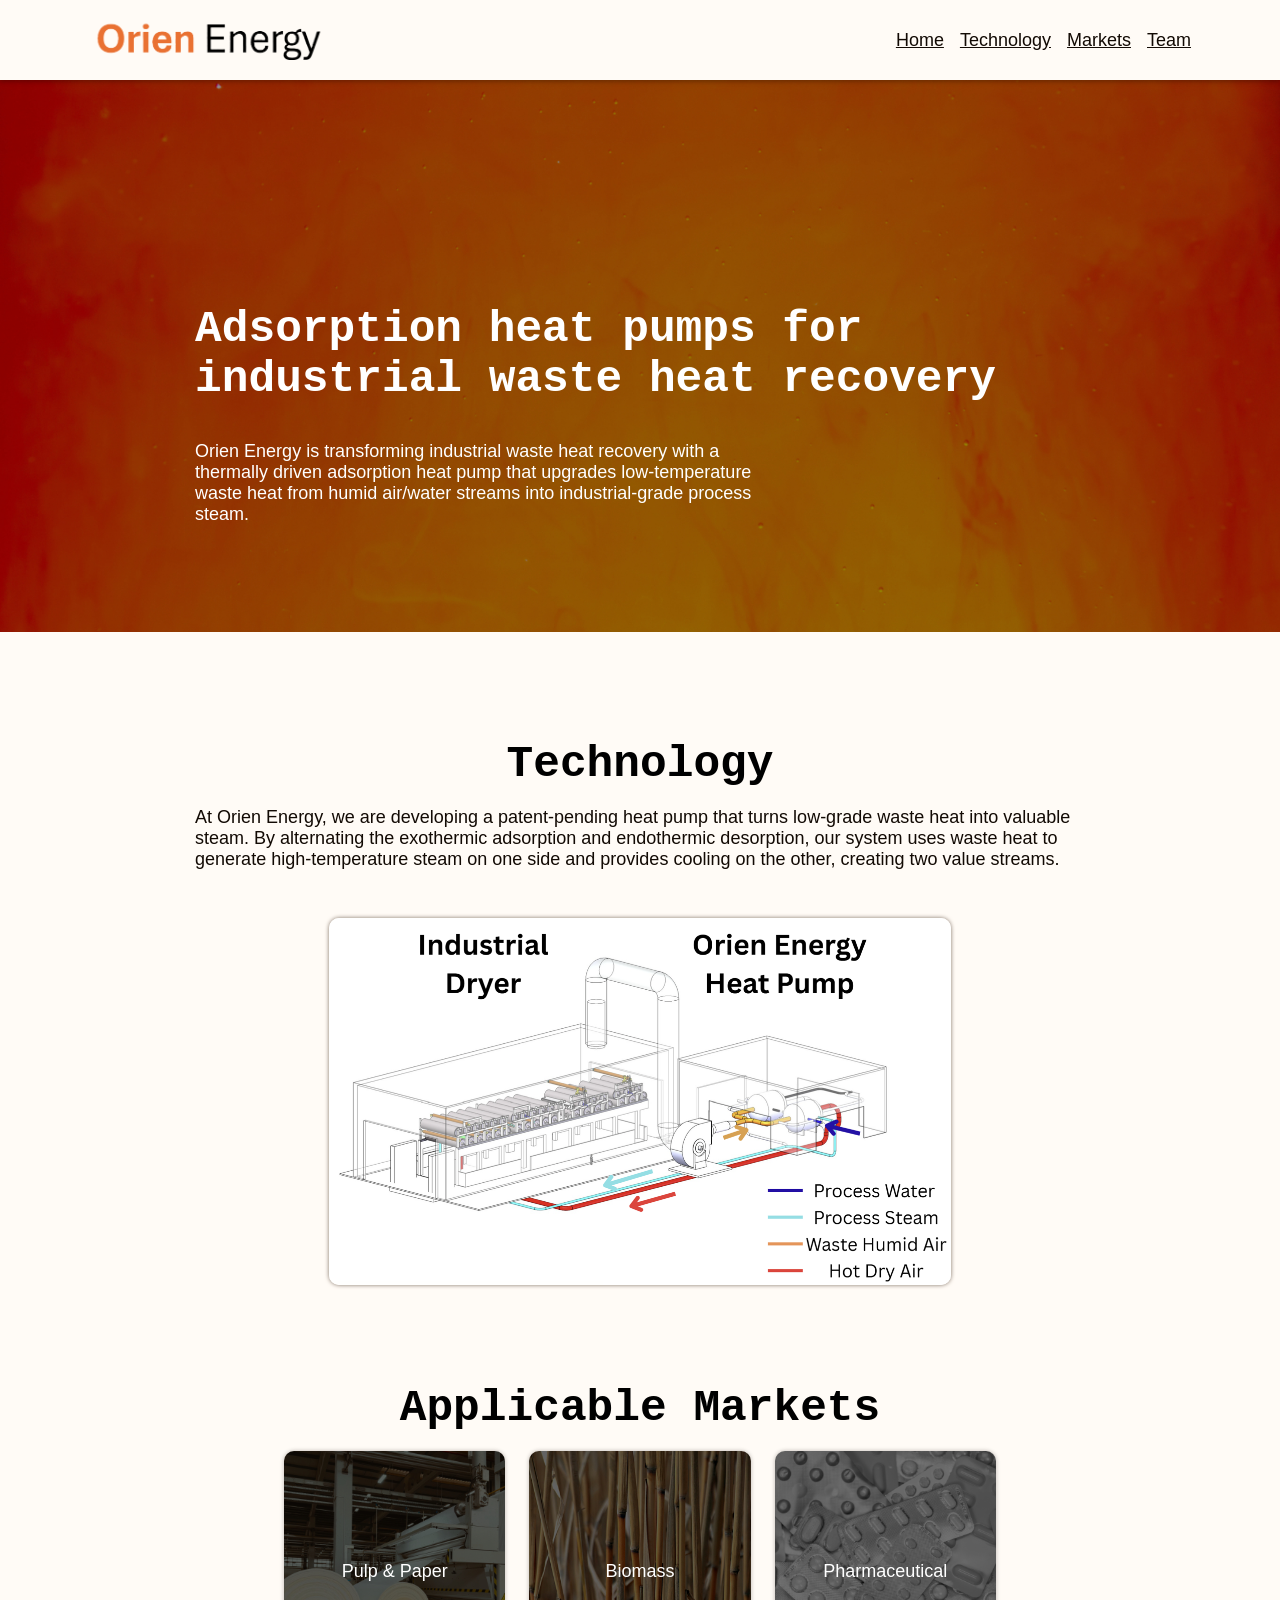
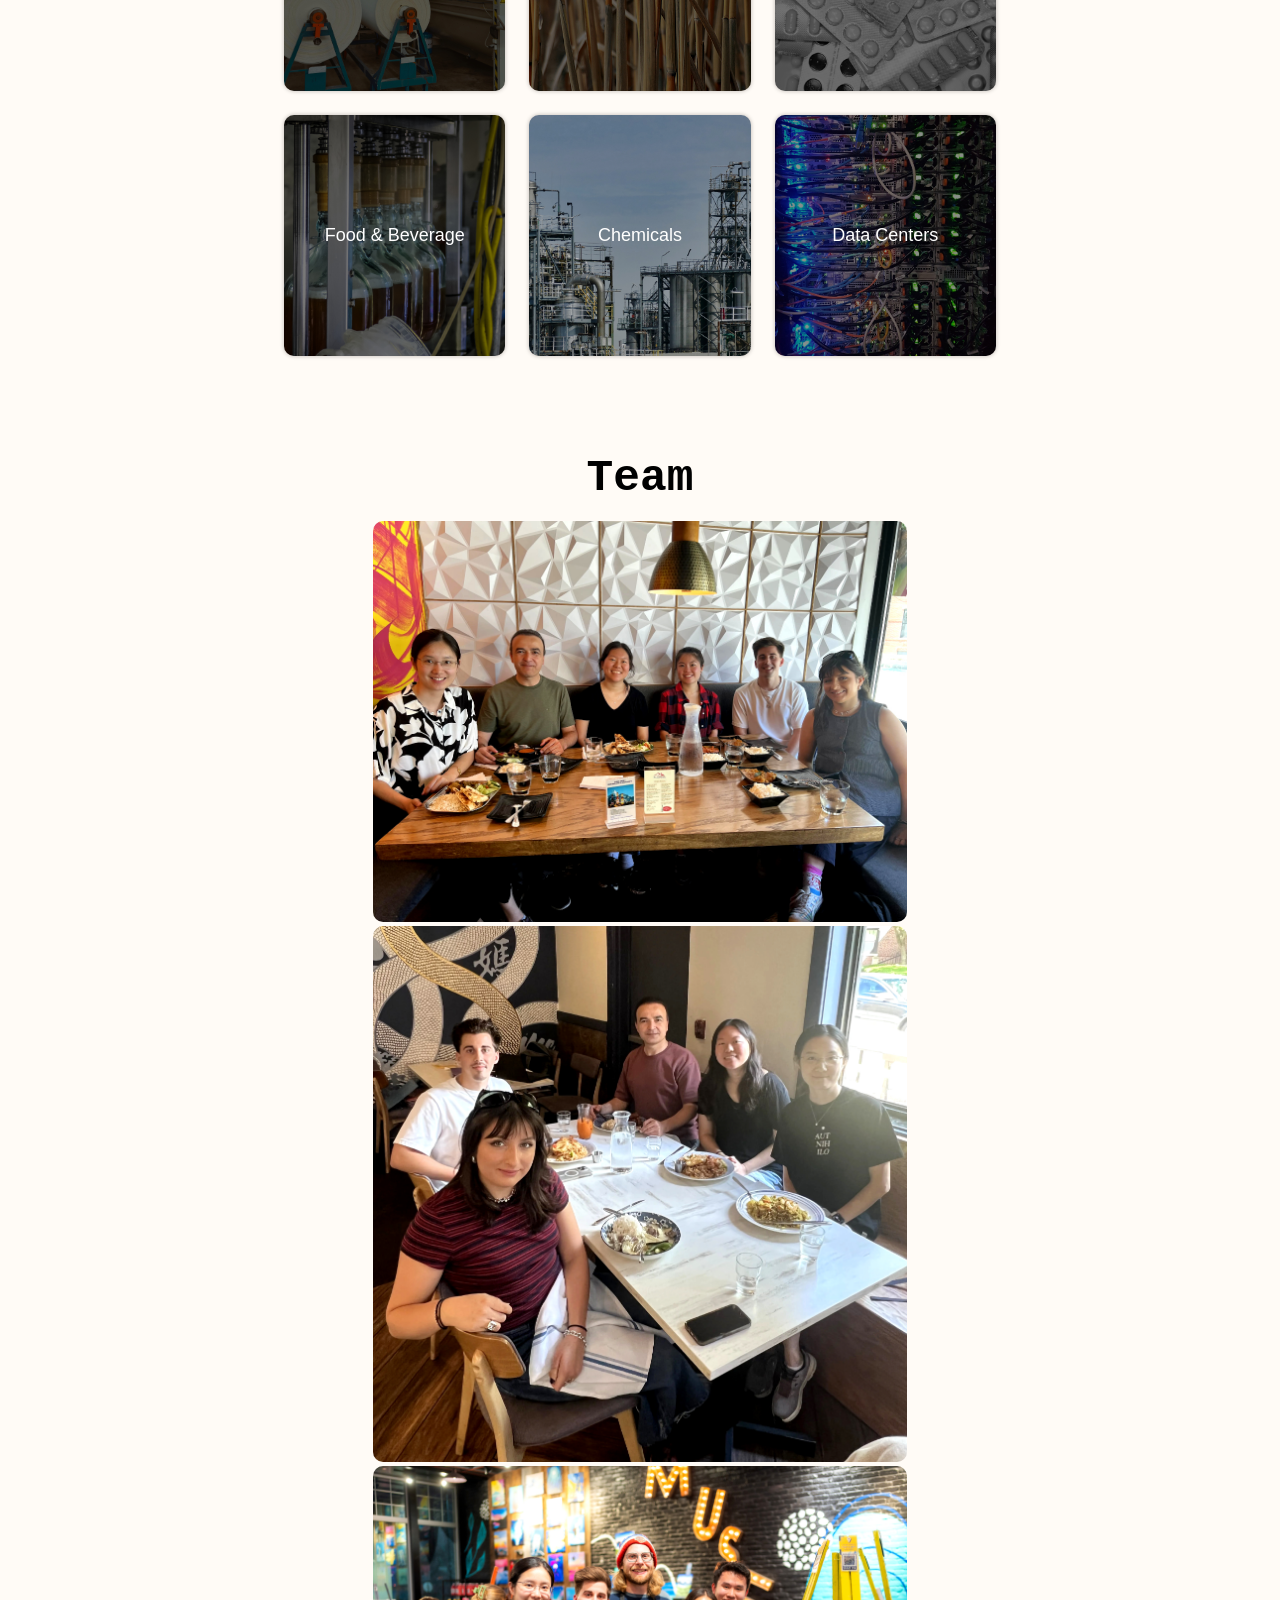
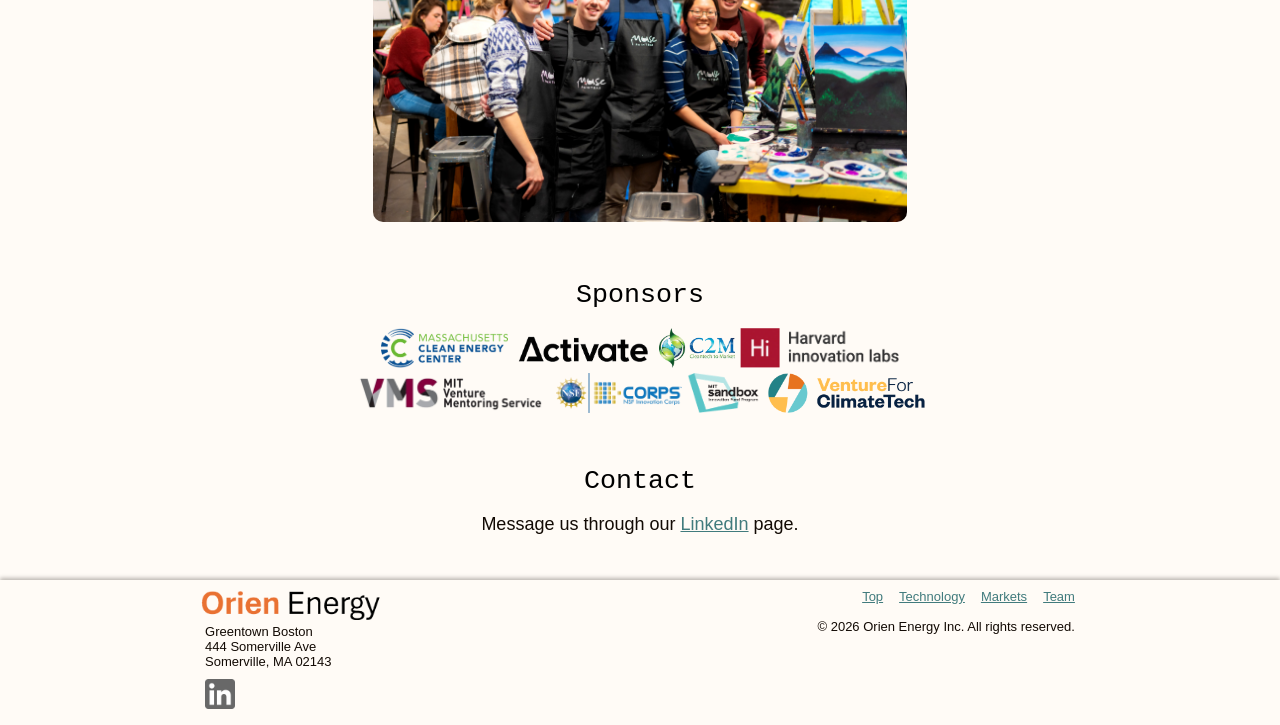
==== commit 9473e06b: "updated burger button and changed fonts" ====
--- a/index.html
+++ b/index.html
@@ -20,7 +20,7 @@
 
 
         <div class="toprightlinks">
-            <a href="javascript:void(0)" class="expand-menu" tabindex="0">
+            <button class="expand-menu" tabindex="0">
 
                 <div class="hamburgerbutton">
                     <div class="hblinecontainer">
@@ -32,7 +32,7 @@
                         </div>
                     </div>
                 </div>
-            </a>
+            </button>
 
             <div class="navlinksholder">
                 <ul class="navlinks">
@@ -64,12 +64,12 @@
                     Adsorption heat pumps for industrial waste heat recovery
                 </h1>
 
-                <h2 class="missionstatement">
+                <p class="missionstatement">
                     Orien Energy is transforming industrial waste heat recovery with a thermally driven adsorption heat
                     pump
                     that upgrades low-temperature waste heat from humid air/water streams into industrial-grade process
                     steam.
-                </h2>
+                </p>
             </div>
 
         </section>
--- a/styles.css
+++ b/styles.css
@@ -4,7 +4,7 @@
 
 body {
     background-color: rgb(255, 251, 246);
-    font-family: 'Segoe UI', Tahoma, Geneva, Verdana, sans-serif;
+    font-family:'Trebuchet MS', 'Lucida Sans Unicode', 'Lucida Grande', 'Lucida Sans', Arial, sans-serif;
     padding: 0px;
     margin: 0px;
 }
@@ -48,6 +48,10 @@
 
 .expand-menu {
     display: none;
+    padding: 0px;
+    border: none;
+    background-color: transparent;
+    border: none;
 }
 
 .topleftlink {
@@ -113,25 +117,31 @@
 }
 
 h1 {
+    font-family: monospace, 'Courier New', Courier;
     font-weight: 600;
     font-size: 5ch;
     max-width: 30ch;
+    color: white;
 }
 
 h2 {
+    font-family: monospace, 'Courier New', Courier;
     font-weight: 600;
     font-size: 5ch;
     scroll-margin-top: 4ch;
     scroll-snap-margin-top: 4ch;
     text-align: center;
     margin-bottom: 5px;
+    margin-top: 2em;
 }
 
 h3 {
+    font-family: monospace, 'Courier New', Courier;
     font-weight: 400;
     font-size: 3ch;
     text-align: center;
     margin-bottom: 3px;
+    margin-top: 2em;
 }
 
 .heading {
@@ -151,6 +161,7 @@
     font-size: large;
     text-align: left;
     max-width: 60ch;
+    color: white;
 }
 
 p {
@@ -213,7 +224,7 @@
 .applicationscontainer {
     display: grid;
     grid-template-columns: 1fr 1fr 1fr;
-    gap: 1em;
+    gap: 1.5em;
     width: 80%;
     margin: auto;
 }
@@ -239,6 +250,7 @@
 .imagecontainer {
     display: flex;
     justify-content: center;
+    margin-top: 3em;
 }
 
 .schematicimg {
@@ -360,16 +372,6 @@
     outline-color: black;
 }
 
-button {
-    font-size: larger;
-    color: beige;
-    font-family: 'Segoe UI', Tahoma, Geneva, Verdana, sans-serif;
-    background-color: rgb(129, 114, 101);
-    border-radius: 5px;
-    /* margin: auto; */
-    /* margin-left: 0.5em; */
-}
-
 .buttoncontainer {
     width: fit-content;
     margin: auto;
@@ -408,7 +410,6 @@
     .applicationscontainer {
         display: grid;
         grid-template-columns: 1fr 1fr;
-        gap: 1em;
         width: 100%;
         margin: auto;
     }
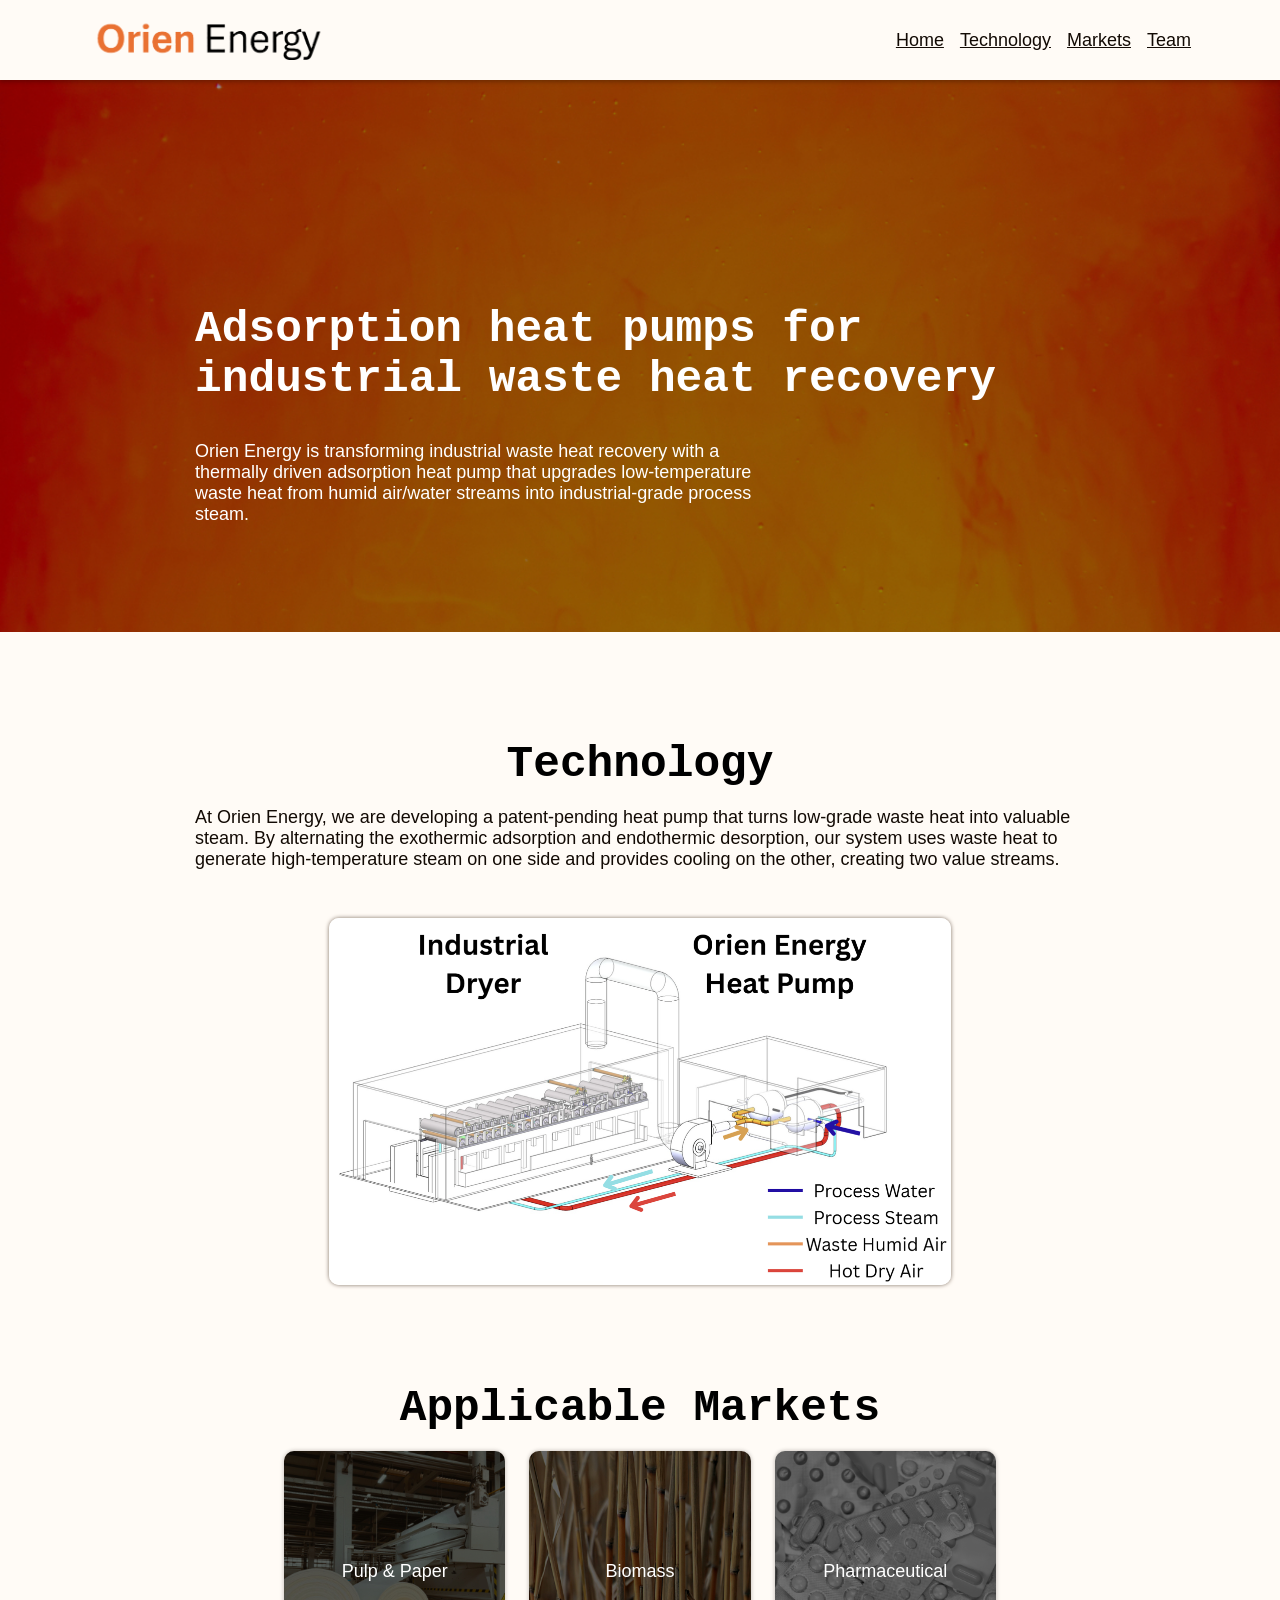
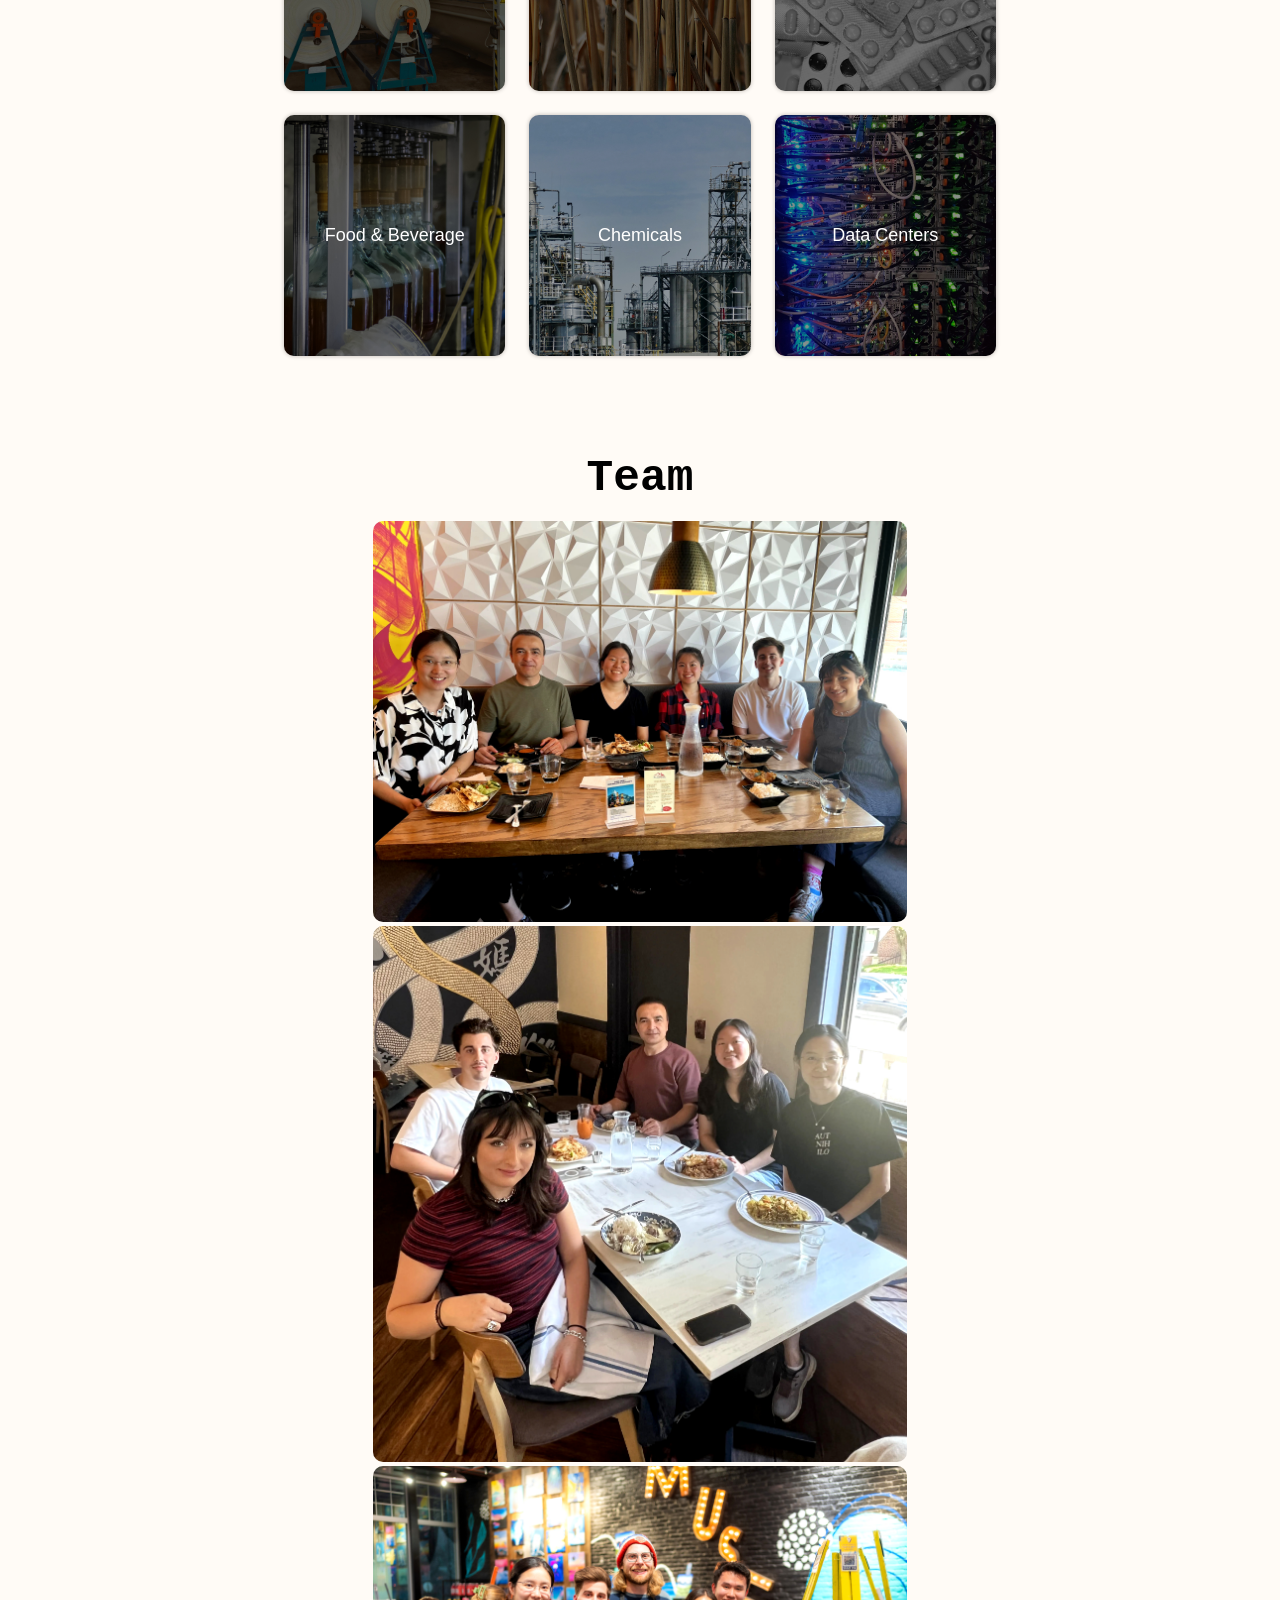
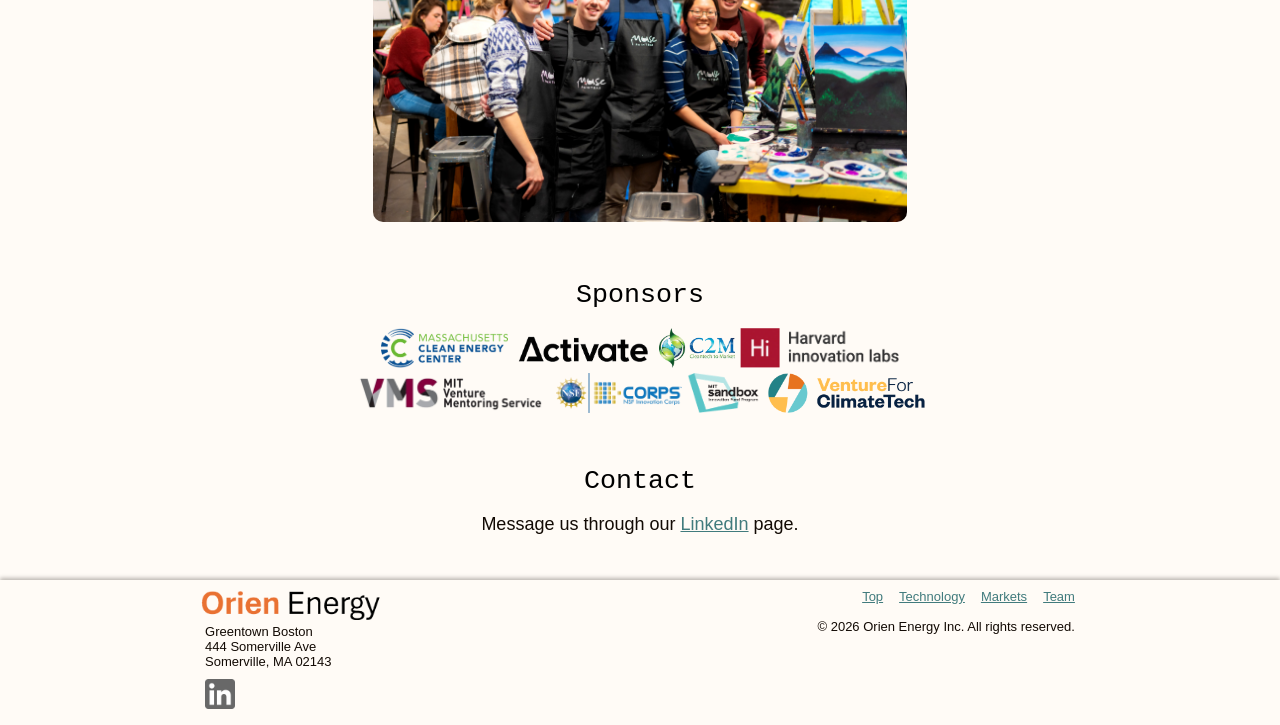
==== commit 5f6d1f3f: "background image compression" ====
--- a/index.html
+++ b/index.html
@@ -21,7 +21,6 @@
 
         <div class="toprightlinks">
             <button class="expand-menu" tabindex="0">
-
                 <div class="hamburgerbutton">
                     <div class="hblinecontainer">
                         <div class="hbline">
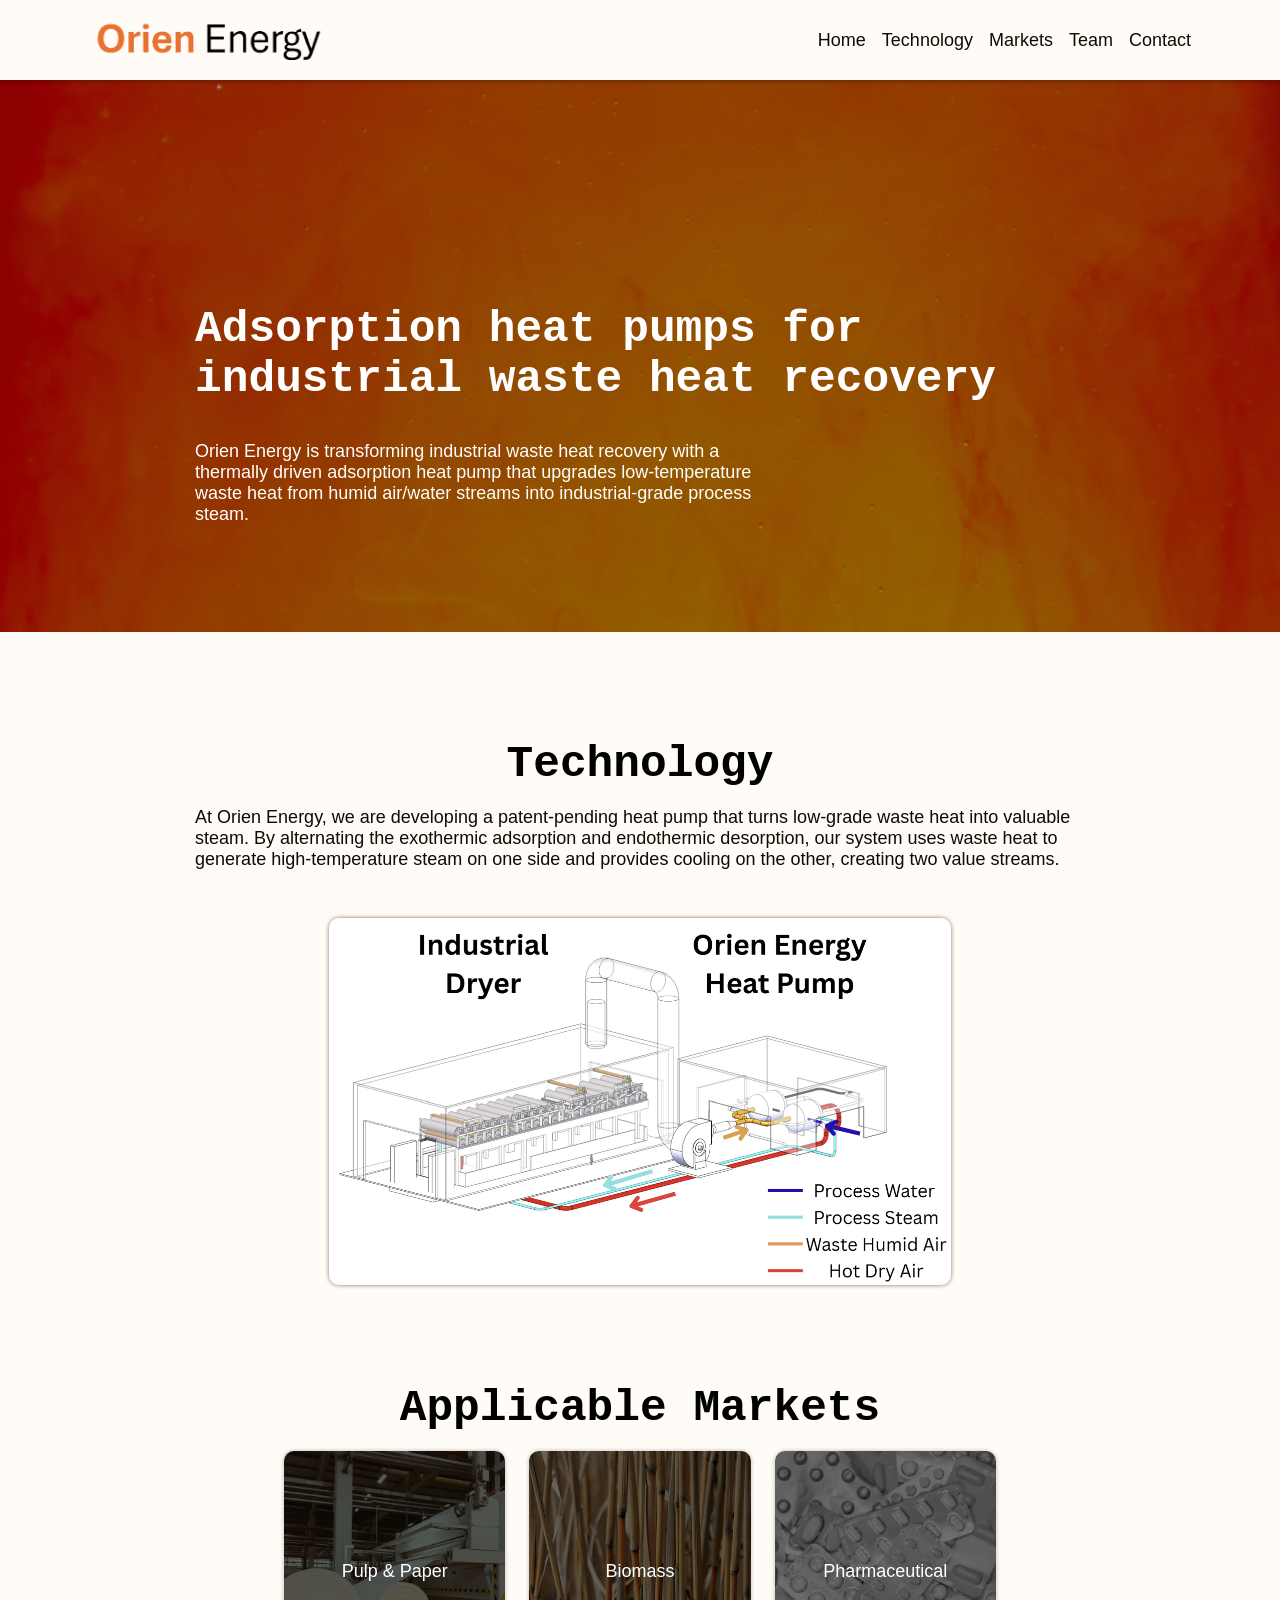
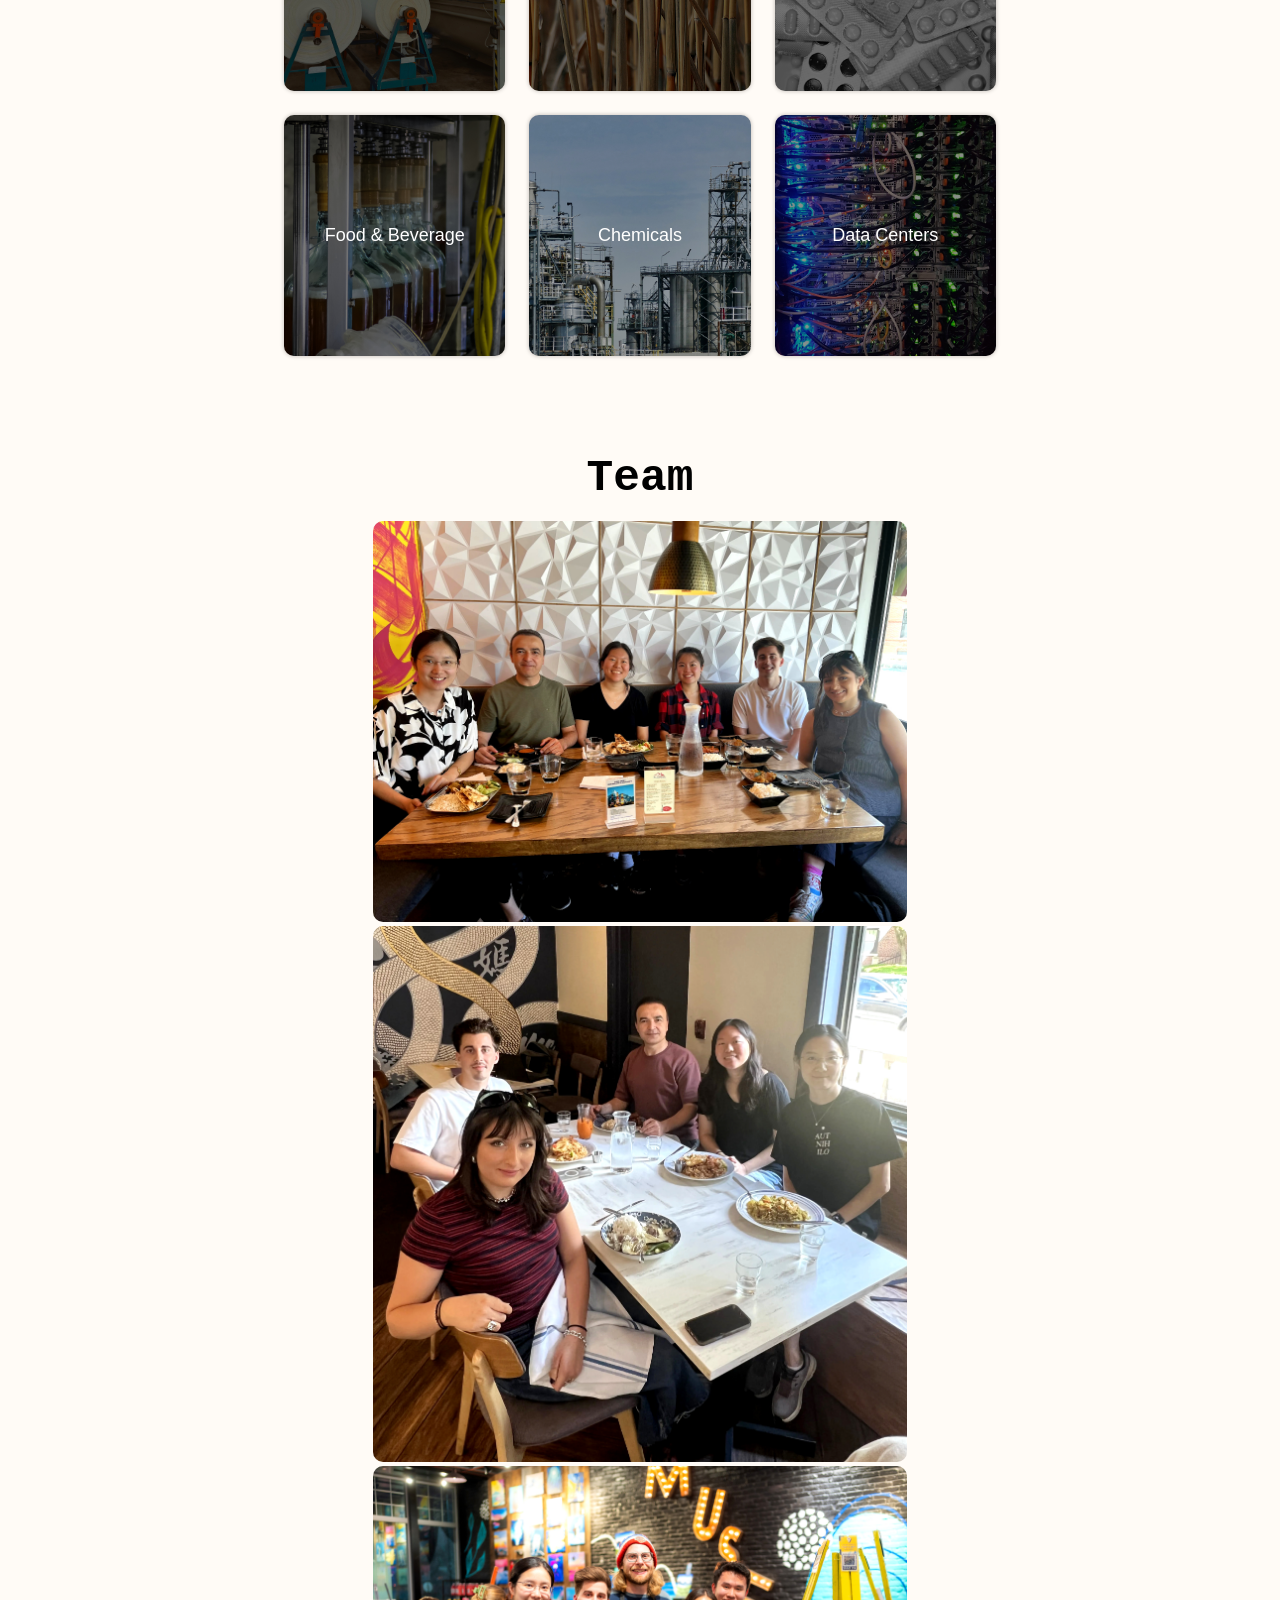
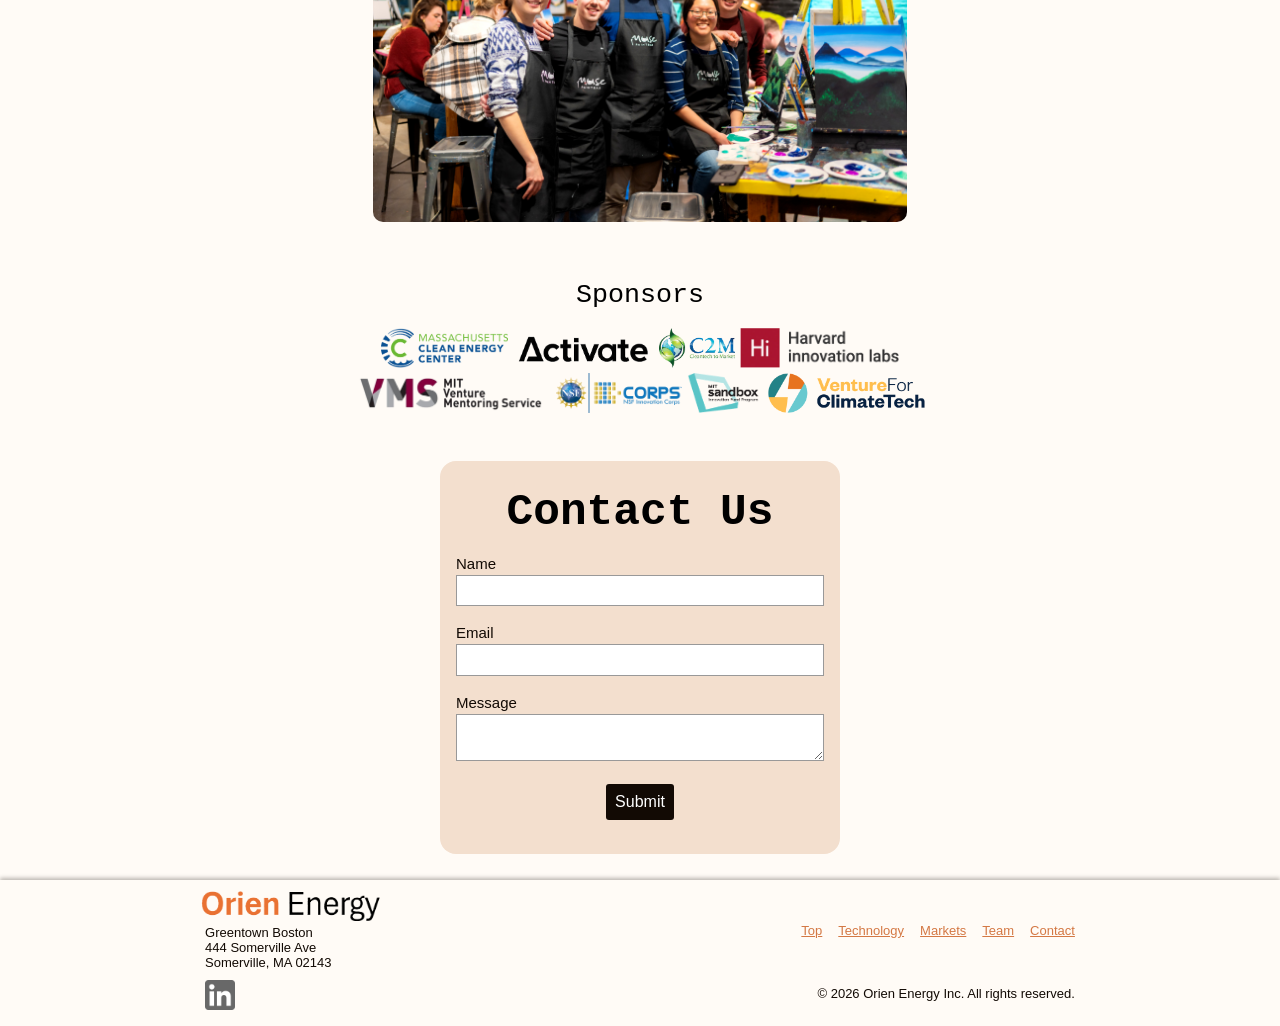
==== commit eee33676: "testing form" ====
--- a/index.html
+++ b/index.html
@@ -7,11 +7,11 @@
     <title>Orien Energy</title>
 
     <link rel="stylesheet" href="styles.css">
-
+    <script src="https://static.form-data.com/js/form-data-tools.v1.min.js"></script>
 </head>
 
 <body>
-    <nav class="topnav">
+    <header class="topnav">
         <div class="topleftlink">
             <a href="">
                 <img src="images/logos/logo.png" alt="Orien Energy Logo">
@@ -20,8 +20,9 @@
 
 
         <div class="toprightlinks">
-            <button class="expand-menu" tabindex="0">
-                <div class="hamburgerbutton">
+            <button class="expand-menu" id="expand-menu-button" tabindex="0" aria-expanded="false">
+                <div class="hamburgerbutton" id="hamburgerbutton">
+                    Menu
                     <div class="hblinecontainer">
                         <div class="hbline">
                         </div>
@@ -33,8 +34,8 @@
                 </div>
             </button>
 
-            <div class="navlinksholder">
-                <ul class="navlinks">
+            <nav class="navlinksholder" id="navlinksholder" aria-label="Main">
+                <ul class="navlinks" id="navlinks">
                     <li>
                         <a href="">Home</a>
                     </li>
@@ -47,11 +48,14 @@
                     <li>
                         <a href="#team">Team</a>
                     </li>
+                    <li>
+                        <a href="#contact">Contact</a>
+                    </li>
                 </ul>
-            </div>
-
-        </div>
-    </nav>
+            </nav>
+        </div>
+    </header>
+
     <main>
         <div class="navbarspacer">
 
@@ -177,10 +181,6 @@
                     <img src="images/sponsors/ventureforclimatetech.png" alt="">
                 </div>
 
-                <h3>
-                    Contact
-                </h3>
-
                 <p></p>
 
                 <!-- <div class="formcontainer">
@@ -210,64 +210,109 @@
                 </form>
             </div> -->
 
-                <p style="text-align: center;">
-                    Message us through our <a href="https://www.linkedin.com/company/orien-energy/">LinkedIn</a> page.
-                </p>
+
+                <div class="formcontainer" >
+                    <form action="https://api.form-data.com/f/WUcjWqN4g53kKi" method="post">
+
+                        <h2 id="contact">
+                            Contact Us
+                        </h2>
+
+                        <p>
+                            <label for="name">Name</label>
+                            <input type="text" id="name" name="name" required />
+                        </p>
+
+                        <p>
+                            <label for="mail">Email</label>
+                            <input type="email" id="mail" name="email" required />
+                        </p>
+
+                        <p>
+                            <label for="msg">Message</label>
+                            <textarea id="msg" name="message"></textarea>
+                        </p>
+
+                        <input type="hidden" name="_fd" value="0" class="form-data-marker" />
+                        <input type="text" name="xx_password" style="display:none !important" tabindex="-1"
+                            autocomplete="off">
+
+                        <div class="buttoncontainer">
+                            <p class="button">
+                                <button class="submitbtn" type="submit">Submit</button>
+                            </p>
+                        </div>
+                    </form>
+
+                    <script>
+                        _fd.scan()
+                    </script>
+                </div>
+
             </section>
 
         </div>
     </main>
 
-    <nav class="bottomnavbar">
-        <div class="bottomnav">
-            <div class="logoandaddress">
-                <div>
-                    <a href="">
-                        <img class="logobottomnav" src="images/logos/logo.png" alt="Orien Energy Logo">
-                    </a>
-                </div>
-                <p>
-                    Greentown Boston
-                </p>
-                <p>
-                    444 Somerville Ave
-                </p>
-                <p>
-                    Somerville, MA 02143
-                </p>
-
-                <div class="linkediniconcontainer">
-                    <a href="https://www.linkedin.com/company/orien-energy/">
-                        <img class="linkedinicon" src="images/logos/linkedin_icon.png" alt="LinkedIn icon">
-                    </a>
+    <footer>
+        <div class="bottomnavbar">
+            <div class="bottomnav">
+                <div class="logoandaddress">
+                    <div>
+                        <a href="">
+                            <img class="logobottomnav" src="images/logos/logo.png" alt="Orien Energy Logo">
+                        </a>
+                    </div>
+                    <p>
+                        Greentown Boston
+                    </p>
+                    <p>
+                        444 Somerville Ave
+                    </p>
+                    <p>
+                        Somerville, MA 02143
+                    </p>
+
+                    <div class="linkediniconcontainer">
+                        <a href="https://www.linkedin.com/company/orien-energy/">
+                            <img class="linkedinicon" src="images/logos/linkedin_icon.png" alt="LinkedIn icon">
+                        </a>
+                    </div>
+                </div>
+
+                <div class="bottomnavlinkscontainer">
+                    <nav style="width: fit-content; margin: auto;">
+                        <ul class="bottomnavlinks">
+                            <li>
+                                <a href="">Top</a>
+                            </li>
+                            <li>
+                                <a href="#technology">Technology</a>
+                            </li>
+                            <li>
+                                <a href="#applications">Markets</a>
+                            </li>
+                            <li>
+                                <a href="#team">Team</a>
+                            </li>
+                            <li>
+                                <a href="#contact">Contact</a>
+                            </li>
+                        </ul>
+                    </nav>
+
+                    <div>
+                        <p class="copyright">
+                            © 2026 Orien Energy Inc. All rights reserved.
+                        </p>
+                    </div>
+
                 </div>
             </div>
-
-            <div class="bottomnavlinkscontainer">
-                <ul class="bottomnavlinks">
-                    <li>
-                        <a href="">Top</a>
-                    </li>
-                    <li>
-                        <a href="#technology">Technology</a>
-                    </li>
-                    <li>
-                        <a href="#applications">Markets</a>
-                    </li>
-                    <li>
-                        <a href="#team">Team</a>
-                    </li>
-                </ul>
-
-                <div>
-                    <p class="copyright">
-                        © 2026 Orien Energy Inc. All rights reserved.
-                    </p>
-                </div>
-
-            </div>
-        </div>
-    </nav>
+        </div>
+    </footer>
+
+    <script src="script.js"></script>
 </body>
 
 </html>
--- a/styles.css
+++ b/styles.css
@@ -4,7 +4,7 @@
 
 body {
     background-color: rgb(255, 251, 246);
-    font-family:'Trebuchet MS', 'Lucida Sans Unicode', 'Lucida Grande', 'Lucida Sans', Arial, sans-serif;
+    font-family: 'Trebuchet MS', 'Lucida Sans Unicode', 'Lucida Grande', 'Lucida Sans', Arial, sans-serif;
     padding: 0px;
     margin: 0px;
 }
@@ -15,33 +15,36 @@
 
 .hamburgerbutton {
     height: 5ch;
-    width: 5ch;
+    width: 10ch;
     border-radius: 7px;
     display: flex;
     align-items: center;
     justify-content: center;
+    gap: 5px;
     /* border: 2px solid rgb(18, 10, 4); */
     transition: 0.3s;
+    font-size: larger;
+    font-family: 'Trebuchet MS', 'Lucida Sans Unicode', 'Lucida Grande', 'Lucida Sans', Arial, sans-serif;
 }
 
 .hamburgerbutton:hover {
+    background-color: #f3dfce;
+}
+
+/* .toprightlinks:has(:focus) .hamburgerbutton {
     background-color: rgb(237, 230, 222);
-}
-
-.toprightlinks:has(:focus) .hamburgerbutton {
-    background-color: rgb(237, 230, 222);
-}
+} */
 
 .hblinecontainer {
-    width: 60%;
-    height: 50%;
+    width: 30px;
+    height: 22px;
     display: flex;
     flex-direction: column;
     justify-content: space-between;
 }
 
 .hbline {
-    height: 3px;
+    height: 4px;
     border-radius: 3px;
     background-color: rgb(18, 10, 4);
 }
@@ -57,12 +60,10 @@
 .topleftlink {
     display: flex;
     align-items: center;
-    transition: 0.3s filter;
 }
 
 .topleftlink img {
     height: 5ch;
-    transition: 0.3s;
 }
 
 .topleftlink:hover img {
@@ -78,12 +79,10 @@
 .toprightlinks a {
     color: rgb(18, 10, 4);
     font-size: large;
-    animation: fadeIn 3s;
-    transition: 0.3s color;
 }
 
 .toprightlinks a:hover {
-    color: rgb(146, 112, 87);
+    color:#D47844;
 }
 
 .navbarspacer {
@@ -91,13 +90,11 @@
 }
 
 a {
-    color: rgb(65, 123, 125);
-    animation: fadeIn 3s;
-    transition: 0.3s color;
+    color: #D47844;
 }
 
 a:hover {
-    color: rgb(27, 66, 67);
+    color: #DFA07B;
 }
 
 .topnav {
@@ -173,9 +170,7 @@
     font-size: large;
 }
 
-main {
-    
-}
+main {}
 
 .mainbodytext {
     max-width: 100ch;
@@ -190,6 +185,7 @@
     list-style: none;
     margin: 0;
     padding: 0;
+    /* transition: transform 3s; */
 }
 
 .techdesccontainer {
@@ -328,6 +324,14 @@
     font-size: small;
 }
 
+.navlinks a {
+    text-decoration: none;
+}
+
+.navlinks a:hover {
+    text-decoration: underline;
+}
+
 .bottomnavlinkscontainer {
     display: flex;
     flex-direction: column;
@@ -341,27 +345,36 @@
 }
 
 .formcontainer {
-    width: fit-content;
-    margin: auto;
+    margin: auto;
+    width: 100%;
+    max-width: 400px;
+    border-radius: 1em;
+    background-color: #f3dfce;
+    margin-top: 3em;
+}
+
+.formcontainer h2 {
+    margin-top: 10px;
 }
 
 form {
-    display: inline-block;
+    display: block;
     padding: 1em;
-    border: 1px solid #cccccc;
-    border-radius: 1em;
 }
 
 label {
-    display: inline-block;
-    min-width: 90px;
-    text-align: right;
+    display: block;
+    /* min-width: 50px; */
+    text-align: left;
+    font-size: smaller;
+    margin-bottom: 3px;
 }
 
 input,
 textarea {
     font-family: 'Segoe UI', Tahoma, Geneva, Verdana, sans-serif;
-    width: 300px;
+    width: 100%;
+    padding: 1ch;
     box-sizing: border-box;
     border: 1px solid #999999;
 }
@@ -377,6 +390,20 @@
     margin: auto;
 }
 
+.submitbtn {
+    background-color: rgb(18, 10, 4);
+    color: white;
+    font-family: 'Trebuchet MS', 'Lucida Sans Unicode', 'Lucida Grande', 'Lucida Sans', Arial, sans-serif;
+    font-size: medium;
+    border-radius: 3px;
+    padding: 1ch;
+    border-style: none;
+}
+
+.submitbtn:hover {
+    background-color: #D47844;
+}
+
 .linkedinicon {
     width: 30px;
     filter: grayscale();
@@ -397,7 +424,7 @@
     border-radius: 10px;
 }
 
-@media screen and (max-width: 768px) {
+@media screen and (max-width: 800px) {
     /* make it compatible with mobile and thin window
      */
 
@@ -414,29 +441,10 @@
         margin: auto;
     }
 
-    .navlinks {
-        display: grid;
-        row-gap: 2ch;
-        padding: 1ch;
-        background-color: rgb(237, 230, 222);
-    }
-
-    .navlinks a {
-        display: block;
-        text-align: right;
-    }
-
-
     .topnav {
-        position: fixed;
-        height: 7ch;
-        background-color: rgb(255, 251, 246);
-        padding: 1ch;
-        align-items: center;
-        justify-content: space-between;
         padding-left: 2ch;
         padding-right: 2ch;
-        gap: 5rem;
+        gap: 0px;
         box-shadow: 0px 2px 4px rgba(18, 10, 4, 0.281);
     }
 
@@ -453,37 +461,43 @@
     .navlinksholder {
         position: absolute;
         overflow: hidden;
-        transform: translate(-69px);
+        transform: translate(-25px);
+        
         height: 0px;
-        transition: 0.3s;
+        /* transition: all 0.3s; */
+
+        transition-behavior: allow discrete;
     }
 
     .navlinks {
         position: relative;
+
+        display: grid;
+        row-gap: 2ch;
+        padding: 1ch;
+        background-color:#f3dfce;
+
         opacity: 1;
         overflow: hidden;
         transform: translate(0px, -100%);
-        transition-delay: 1s;
-        transition-property: height;
-        transition: 0.3s;
-    }
-
-    .toprightlinks:hover .navlinksholder {
-        height: auto;
-        border-top: 2px solid rgb(129, 114, 101);
-    }
-
-    .toprightlinks:hover .navlinks {
-        transform: translate(0px, 0px);
-    }
-
-    .toprightlinks:has(:focus) .navlinksholder {
-        height: auto;
-        border-top: 2px solid rgb(129, 114, 101);
-    }
-
-    .toprightlinks:has(:focus) .navlinks {
-        transform: translate(0px, 0px);
+        
+        /* transition: all 0.3s;
+
+        @starting-style {
+            transform: translate(0px, 0px);
+        } */
+
+        transition-behavior: allow discrete;
+    }
+
+    .navlinks a {
+        display: block;
+        text-align: right;
+    }
+
+    .toprightlinks:hover {
+        background-color: #f3dfce;
+        border-radius: 7px;
     }
 
     .teamimage {
